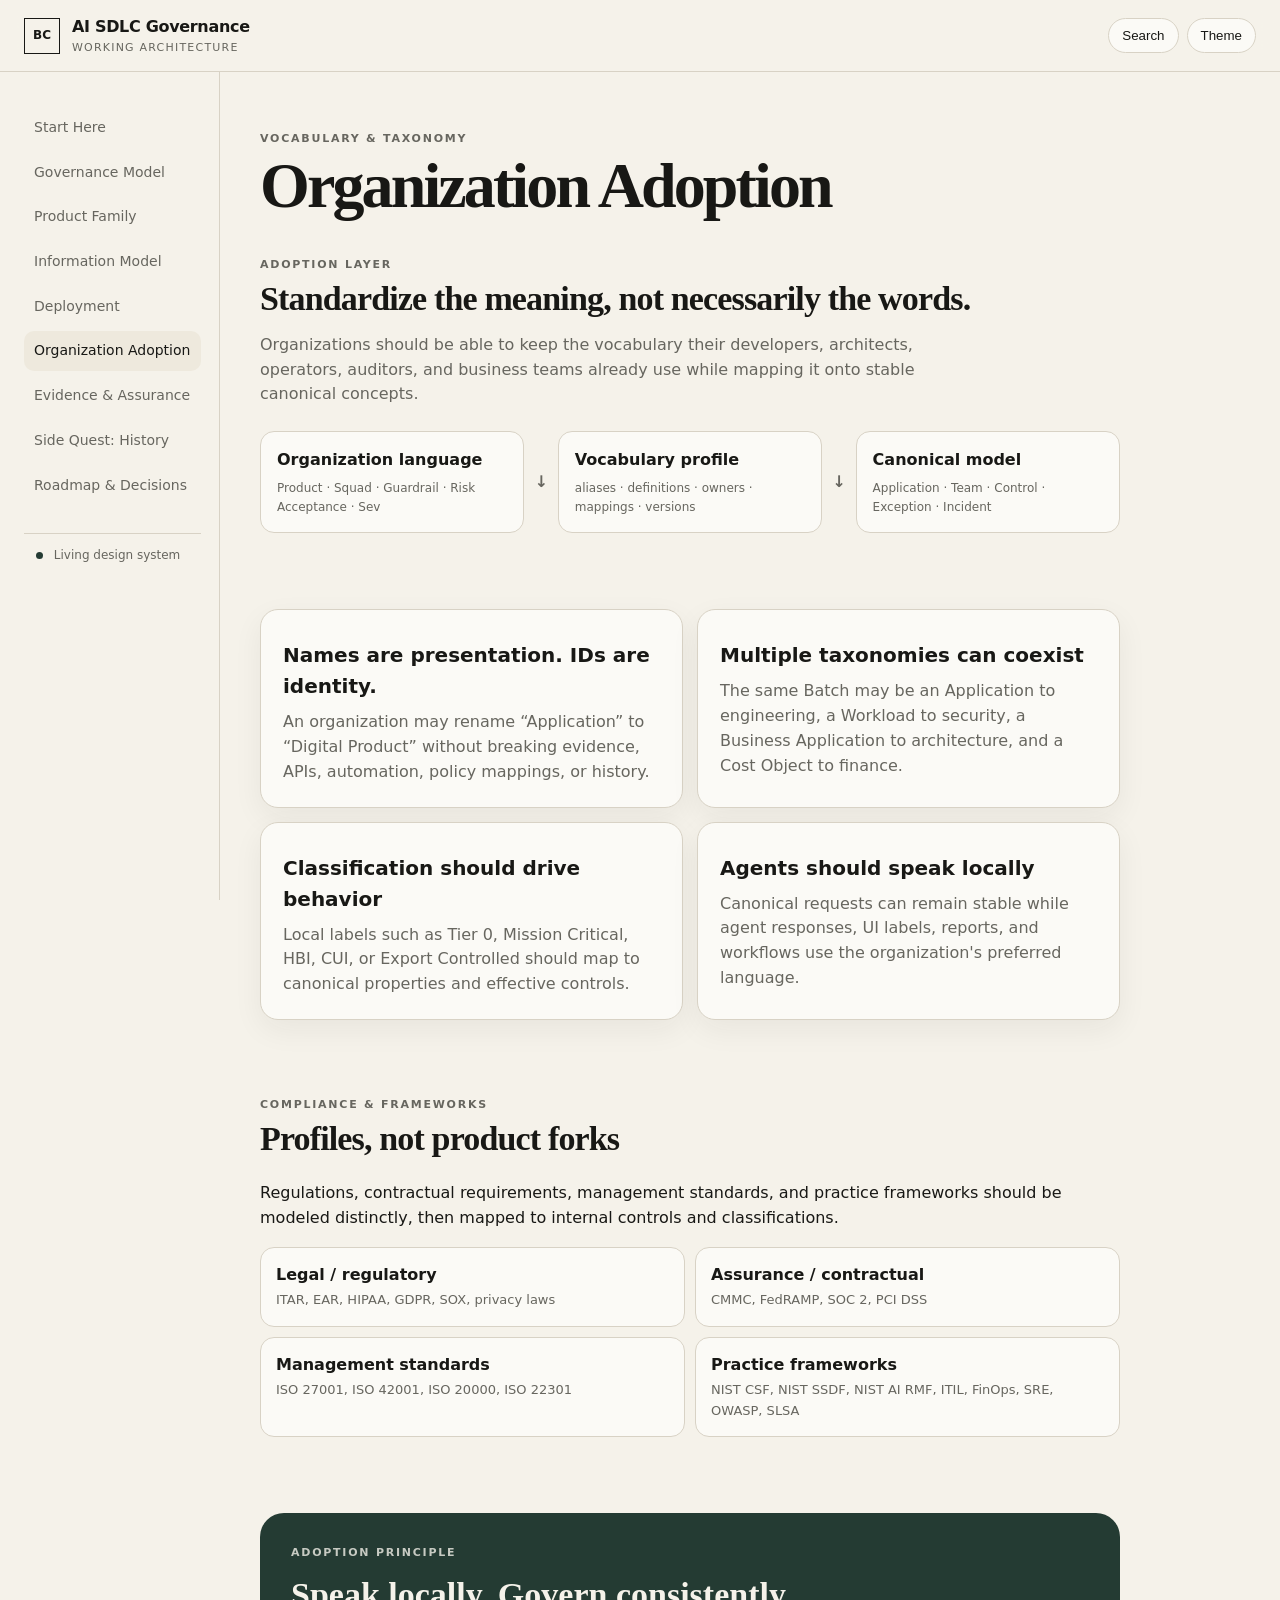
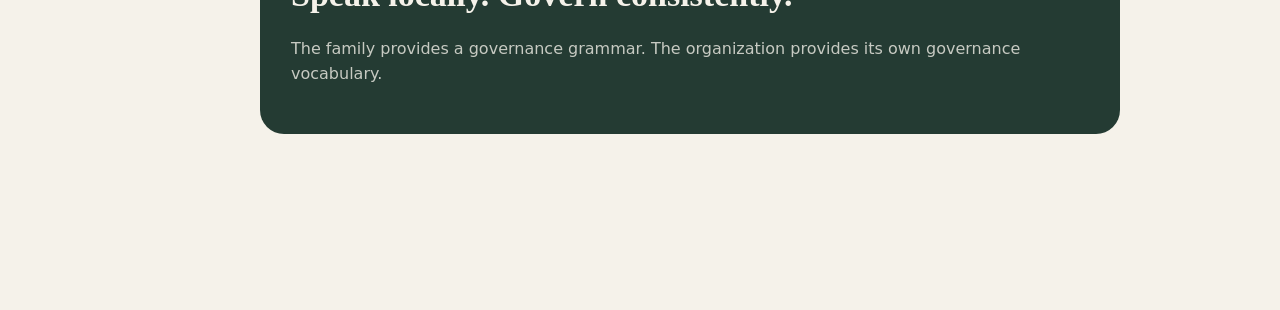
==== site/adoption.html @ 24257ae5 "initial commit with basecoat" ====
<!doctype html>
<html lang="en">
<head>
  <meta charset="utf-8">
  <meta name="viewport" content="width=device-width, initial-scale=1">
  <meta name="description" content="Governance is the system that makes organizational intent operable.">
  <title>Organization Adoption · AI SDLC Governance</title>
  <link rel="stylesheet" href="styles.css">
</head>
<body data-page="adoption">
  <header class="topbar">
    <a class="brand" href="index.html" aria-label="AI SDLC Governance home">
      <span class="brand-mark">BC</span>
      <span>
        <strong>AI SDLC Governance</strong>
        <small>working architecture</small>
      </span>
    </a>
    <div class="top-actions">
      <button id="searchButton" class="icon-button" aria-label="Search site">Search</button>
      <button id="themeButton" class="icon-button" aria-label="Toggle theme">Theme</button>
    </div>
  </header>

  <div class="shell">
    <aside class="sidebar">
      <nav aria-label="Primary navigation">
        <a class="nav-link" data-page="home" href="index.html">Start Here</a>
<a class="nav-link" data-page="governance" href="governance.html">Governance Model</a>
<a class="nav-link" data-page="family" href="family.html">Product Family</a>
<a class="nav-link" data-page="model" href="information-model.html">Information Model</a>
<a class="nav-link" data-page="deployment" href="deployment.html">Deployment</a>
<a class="nav-link" data-page="adoption" href="adoption.html">Organization Adoption</a>
<a class="nav-link" data-page="proof" href="proof.html">Evidence & Assurance</a>
<a class="nav-link" data-page="history" href="history.html">Side Quest: History</a>
<a class="nav-link" data-page="roadmap" href="roadmap.html">Roadmap & Decisions</a>
      </nav>
      <div class="sidebar-note">
        <span class="status-dot"></span>
        Living design system
      </div>
    </aside>

    <main class="content">
      <div class="page-head">
        <p class="eyebrow">Vocabulary & taxonomy</p>
        <h1>Organization Adoption</h1>
      </div>
      
<section>
  <div class="section-title">
    <p class="eyebrow">Adoption layer</p>
    <h2>Standardize the meaning, not necessarily the words.</h2>
    <p>Organizations should be able to keep the vocabulary their developers, architects, operators, auditors, and business teams already use while mapping it onto stable canonical concepts.</p>
  </div>

  <div class="translation">
    <div><strong>Organization language</strong><span>Product · Squad · Guardrail · Risk Acceptance · Sev</span></div>
    <b>↓</b>
    <div><strong>Vocabulary profile</strong><span>aliases · definitions · owners · mappings · versions</span></div>
    <b>↓</b>
    <div><strong>Canonical model</strong><span>Application · Team · Control · Exception · Incident</span></div>
  </div>
</section>

<section class="card-grid two">
  <div class="card"><h3>Names are presentation. IDs are identity.</h3><p>An organization may rename “Application” to “Digital Product” without breaking evidence, APIs, automation, policy mappings, or history.</p></div>
  <div class="card"><h3>Multiple taxonomies can coexist</h3><p>The same Batch may be an Application to engineering, a Workload to security, a Business Application to architecture, and a Cost Object to finance.</p></div>
  <div class="card"><h3>Classification should drive behavior</h3><p>Local labels such as Tier 0, Mission Critical, HBI, CUI, or Export Controlled should map to canonical properties and effective controls.</p></div>
  <div class="card"><h3>Agents should speak locally</h3><p>Canonical requests can remain stable while agent responses, UI labels, reports, and workflows use the organization's preferred language.</p></div>
</section>

<section>
  <div class="section-title"><p class="eyebrow">Compliance & frameworks</p><h2>Profiles, not product forks</h2></div>
  <p>Regulations, contractual requirements, management standards, and practice frameworks should be modeled distinctly, then mapped to internal controls and classifications.</p>
  <div class="frameworks">
    <div><b>Legal / regulatory</b><span>ITAR, EAR, HIPAA, GDPR, SOX, privacy laws</span></div>
    <div><b>Assurance / contractual</b><span>CMMC, FedRAMP, SOC 2, PCI DSS</span></div>
    <div><b>Management standards</b><span>ISO 27001, ISO 42001, ISO 20000, ISO 22301</span></div>
    <div><b>Practice frameworks</b><span>NIST CSF, NIST SSDF, NIST AI RMF, ITIL, FinOps, SRE, OWASP, SLSA</span></div>
  </div>
</section>

<section class="panel accent">
  <p class="eyebrow">Adoption principle</p>
  <h2>Speak locally. Govern consistently.</h2>
  <p>The family provides a governance grammar. The organization provides its own governance vocabulary.</p>
</section>

    </main>

    
  </div>

  <dialog id="searchDialog">
    <form method="dialog" class="search-panel">
      <div class="search-head">
        <strong>Search the architecture</strong>
        <button value="close" aria-label="Close search">Close</button>
      </div>
      <input id="searchInput" type="search" placeholder="Try: evidence, taxonomy, agent, Crosslink…" autocomplete="off">
      <div id="searchResults" class="search-results"></div>
    </form>
  </dialog>

  <script src="app.js"></script>
</body>
</html>
---- site/styles.css ----
:root {
  --bg:#f5f2ea;
  --surface:#fbfaf6;
  --surface-2:#eee9dd;
  --ink:#181815;
  --muted:#67665f;
  --line:#d8d2c5;
  --accent:#243b33;
  --accent-2:#a9b8a2;
  --warm:#d6a75f;
  --radius:18px;
  --shadow:0 10px 30px rgba(30,31,27,.06);
}
[data-theme="dark"] {
  --bg:#171916;
  --surface:#20231f;
  --surface-2:#292d27;
  --ink:#f1efe8;
  --muted:#b7b9b1;
  --line:#383d36;
  --accent:#b8cfbd;
  --accent-2:#496253;
  --warm:#d2a45c;
  --shadow:none;
}
*{box-sizing:border-box}
html{scroll-behavior:smooth}
body{margin:0;background:var(--bg);color:var(--ink);font-family:Inter,ui-sans-serif,system-ui,-apple-system,BlinkMacSystemFont,"Segoe UI",sans-serif;line-height:1.55}
a{color:inherit}
.topbar{height:72px;position:sticky;top:0;z-index:30;display:flex;align-items:center;justify-content:space-between;padding:0 24px;border-bottom:1px solid var(--line);background:color-mix(in srgb,var(--bg) 92%,transparent);backdrop-filter:blur(14px)}
.brand{display:flex;align-items:center;gap:12px;text-decoration:none}
.brand-mark{width:36px;height:36px;border:1px solid var(--ink);display:grid;place-items:center;font-weight:800;font-size:12px}
.brand strong{display:block;letter-spacing:-.02em}
.brand small{display:block;color:var(--muted);font-size:11px;text-transform:uppercase;letter-spacing:.11em}
.top-actions{display:flex;gap:8px}
.icon-button,.search-head button{border:1px solid var(--line);background:var(--surface);color:var(--ink);border-radius:999px;padding:9px 13px;cursor:pointer}
.shell{display:grid;grid-template-columns:220px minmax(0,860px) 1fr;gap:40px;max-width:1480px;margin:0 auto}
.sidebar{padding:36px 18px 36px 24px;position:sticky;top:72px;height:calc(100vh - 72px);border-right:1px solid var(--line)}
.sidebar nav{display:flex;flex-direction:column;gap:5px}
.nav-link{text-decoration:none;color:var(--muted);font-size:14px;padding:9px 10px;border-radius:10px}
.nav-link:hover,.nav-link.active{background:var(--surface-2);color:var(--ink)}
.sidebar-note{margin-top:28px;padding:12px;color:var(--muted);font-size:12px;border-top:1px solid var(--line)}
.status-dot{display:inline-block;width:7px;height:7px;border-radius:50%;background:var(--accent);margin-right:7px}
.content{padding:58px 0 100px;min-width:0}
.page-head{margin-bottom:38px}
.page-head h1{font-family:Georgia,"Times New Roman",serif;font-size:clamp(38px,5vw,64px);line-height:.98;letter-spacing:-.045em;margin:8px 0}
.eyebrow,.kicker{font-size:11px;font-weight:800;text-transform:uppercase;letter-spacing:.16em;color:var(--muted);margin:0 0 8px}
section{margin:0 0 76px}
.hero{padding:34px 0 16px}
.hero.compact{padding-top:0}
.hero h2{font-family:Georgia,"Times New Roman",serif;font-size:clamp(42px,6vw,74px);line-height:.98;letter-spacing:-.05em;margin:0;max-width:850px}
.lede{font-size:20px;color:var(--muted);max-width:760px;margin:24px 0 0}
.hero-actions{display:flex;gap:10px;margin-top:28px;flex-wrap:wrap}
.button{display:inline-block;text-decoration:none;border:1px solid var(--line);border-radius:999px;padding:11px 16px;background:var(--surface)}
.button.primary{background:var(--ink);color:var(--bg);border-color:var(--ink)}
.quote-band{border-top:1px solid var(--line);border-bottom:1px solid var(--line);padding:28px 0}
.quote-band p{font-family:Georgia,serif;font-size:28px;margin:0 0 4px}
.quote-band span,.muted{color:var(--muted)}
.section-title{margin-bottom:24px}
.section-title h2{font-family:Georgia,serif;font-size:34px;line-height:1.06;letter-spacing:-.025em;margin:0 0 10px}
.section-title p:not(.eyebrow){color:var(--muted);max-width:720px}
.card-grid{display:grid;gap:14px}
.card-grid.two{grid-template-columns:repeat(2,minmax(0,1fr))}
.card-grid.three{grid-template-columns:repeat(3,minmax(0,1fr))}
.card{background:var(--surface);border:1px solid var(--line);border-radius:var(--radius);padding:22px;box-shadow:var(--shadow)}
.card h3{margin:8px 0 8px;font-size:20px}
.card p{margin:0;color:var(--muted)}
.link-card{text-decoration:none;transition:.18s ease}
.link-card:hover{transform:translateY(-2px);border-color:var(--ink)}
.number{font-family:ui-monospace,monospace;color:var(--muted);font-size:12px}
.pill{display:inline-block;border:1px solid var(--line);border-radius:999px;padding:4px 8px;font-size:10px;text-transform:uppercase;letter-spacing:.12em;color:var(--muted)}
.panel{background:var(--surface);border:1px solid var(--line);border-radius:24px;padding:30px}
.panel.accent{background:var(--accent);color:var(--bg);border-color:transparent}
.panel.accent .eyebrow,.panel.accent p{color:color-mix(in srgb,var(--bg) 78%,transparent)}
.panel h2{font-family:Georgia,serif;font-size:34px;margin:4px 0 12px}
.flow,.diagram,.promotion,.translation{display:flex;align-items:stretch;gap:10px;flex-wrap:wrap}
.flow div,.node,.translation div{flex:1;min-width:130px;background:var(--surface);border:1px solid var(--line);border-radius:14px;padding:16px}
.flow span,.node small,.translation span{display:block;color:var(--muted);font-size:12px;margin-top:6px}
.flow b,.arrow,.translation>b{align-self:center;color:var(--muted)}
.gradient-list{display:grid;grid-template-columns:repeat(8,1fr);border:1px solid var(--line);border-radius:16px;overflow:hidden}
.gradient-list span{padding:18px 8px;text-align:center;font-size:12px;border-right:1px solid var(--line);background:linear-gradient(90deg,var(--surface),var(--surface-2))}
.gradient-list span:last-child{border-right:0}
.code-card{background:#11130f;color:#e7eadf;border-radius:18px;padding:20px;overflow:auto}
.code-card pre{margin:0;font:13px/1.65 ui-monospace,SFMono-Regular,Menlo,monospace}
.family-map{display:grid;gap:14px}
.family-layer{text-align:center;background:var(--surface);border:1px solid var(--line);border-radius:18px;padding:18px}
.family-layer span,.family-layer em{display:block;color:var(--muted);font-size:12px}
.family-layer strong{display:block;font-family:Georgia,serif;font-size:30px;margin:2px 0}
.family-row{display:grid;grid-template-columns:repeat(4,1fr);gap:12px}
.family-row div{background:var(--surface);border:1px solid var(--line);border-radius:16px;padding:18px;text-align:center}
.family-row span{display:block;color:var(--muted);font-size:12px;margin-top:3px}
.hierarchy{display:flex;flex-direction:column;align-items:center;gap:8px}
.big-node{width:min(520px,100%);padding:22px;text-align:center;border:1px solid var(--line);background:var(--surface);border-radius:18px}
.big-node span{display:block;color:var(--muted);font-size:12px;text-transform:uppercase;letter-spacing:.1em}
.big-node strong{font-family:Georgia,serif;font-size:32px}
.down{color:var(--muted)}
.tag-cloud{display:flex;flex-wrap:wrap;gap:8px}
.tag-cloud span{background:var(--surface);border:1px solid var(--line);padding:8px 10px;border-radius:9px;font:12px ui-monospace,monospace}
.ladder{display:grid;grid-template-columns:repeat(4,1fr);gap:10px}
.ladder div,.pace-table div,.frameworks div,.role-row div,.decision-list div{background:var(--surface);border:1px solid var(--line);border-radius:14px;padding:15px}
.ladder b{display:block;font:12px ui-monospace,monospace;color:var(--muted)}
.ladder span,.pace-table span,.frameworks span,.role-row span,.decision-list span{display:block;color:var(--muted);font-size:13px;margin-top:3px}
.pace-table{display:grid;gap:8px}
.promotion{justify-content:center;margin-top:18px}
.promotion span{background:var(--surface);border:1px solid var(--line);border-radius:999px;padding:8px 11px;font-size:12px}
.promotion b{align-self:center;color:var(--muted)}
.frameworks{display:grid;grid-template-columns:repeat(2,1fr);gap:10px}
.role-row{display:grid;grid-template-columns:repeat(3,1fr);gap:10px}
.timeline{border-left:1px solid var(--line);padding-left:24px;display:grid;gap:24px}
.timeline div{position:relative}
.timeline div:before{content:"";position:absolute;left:-30px;top:5px;width:10px;height:10px;border-radius:50%;background:var(--accent);border:3px solid var(--bg)}
.timeline span{display:block;color:var(--muted);margin-top:3px}
.roadmap{display:grid;gap:12px}
.roadmap div{display:grid;grid-template-columns:90px 170px 1fr;align-items:start;gap:14px;border-top:1px solid var(--line);padding:16px 0}
.roadmap span{font:12px ui-monospace,monospace;color:var(--muted)}
.roadmap p{margin:0;color:var(--muted)}
.decision-list{display:grid;gap:8px}
.decision-list div{display:grid;grid-template-columns:180px 1fr;gap:12px}
#searchDialog{width:min(680px,90vw);border:1px solid var(--line);border-radius:20px;padding:0;background:var(--surface);color:var(--ink)}
#searchDialog::backdrop{background:rgba(0,0,0,.38);backdrop-filter:blur(4px)}
.search-panel{padding:18px}
.search-head{display:flex;align-items:center;justify-content:space-between;margin-bottom:12px}
#searchInput{width:100%;font:inherit;padding:13px 14px;border:1px solid var(--line);background:var(--bg);color:var(--ink);border-radius:12px}
.search-results{display:grid;gap:6px;margin-top:12px}
.search-result{display:block;text-decoration:none;padding:11px;border-radius:10px;border:1px solid transparent}
.search-result:hover{border-color:var(--line);background:var(--surface-2)}
.search-result small{display:block;color:var(--muted)}
@media (max-width:1080px){
  .shell{grid-template-columns:190px minmax(0,1fr);gap:26px}
  .content{padding-right:24px}
  .card-grid.three{grid-template-columns:repeat(2,1fr)}
  .gradient-list{grid-template-columns:repeat(4,1fr)}
  .family-row{grid-template-columns:repeat(2,1fr)}
}
@media (max-width:760px){
  .topbar{padding:0 14px}
  .brand small{display:none}
  .shell{display:block}
  .sidebar{position:static;height:auto;border-right:0;border-bottom:1px solid var(--line);padding:12px 14px}
  .sidebar nav{display:flex;flex-direction:row;overflow:auto}
  .nav-link{white-space:nowrap}
  .sidebar-note{display:none}
  .content{padding:38px 16px 80px}
  .card-grid.two,.card-grid.three,.frameworks,.role-row,.ladder{grid-template-columns:1fr}
  .gradient-list{grid-template-columns:repeat(2,1fr)}
  .family-row{grid-template-columns:1fr}
  .roadmap div,.decision-list div{grid-template-columns:1fr}
}
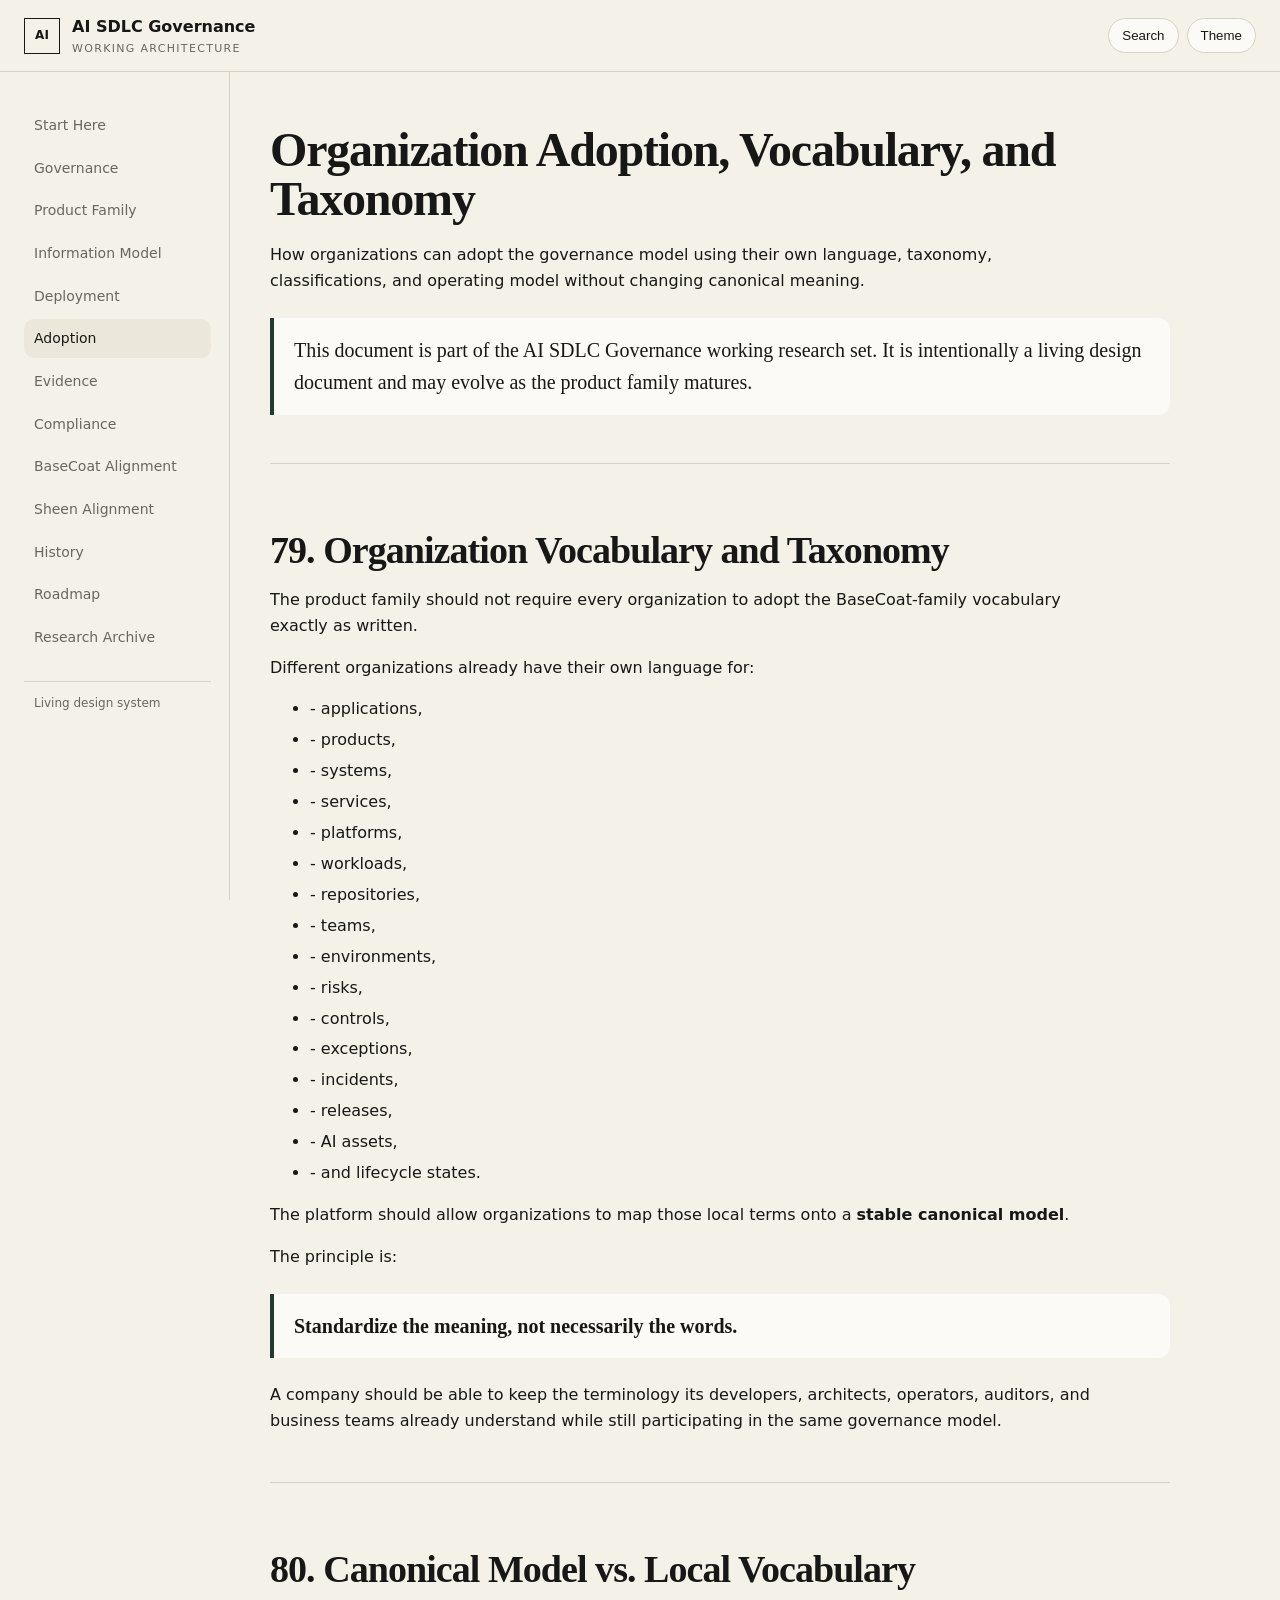
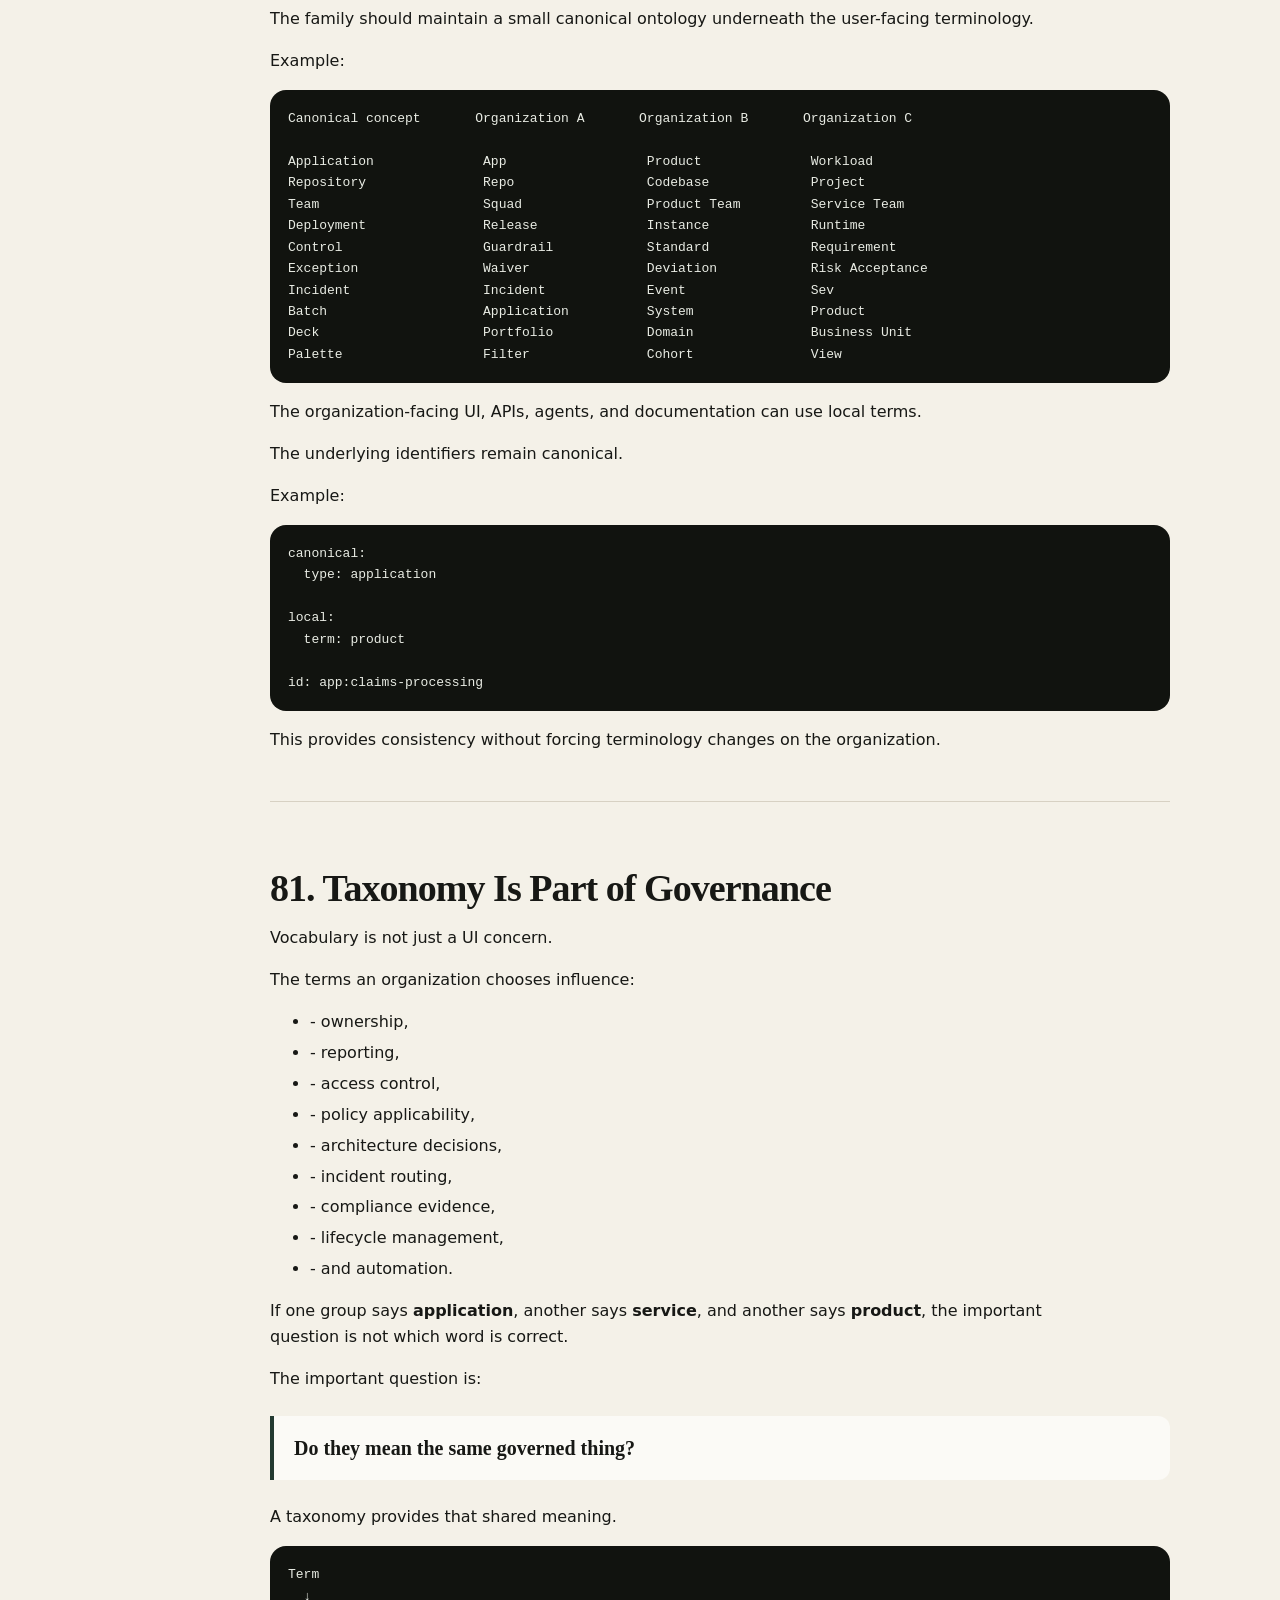
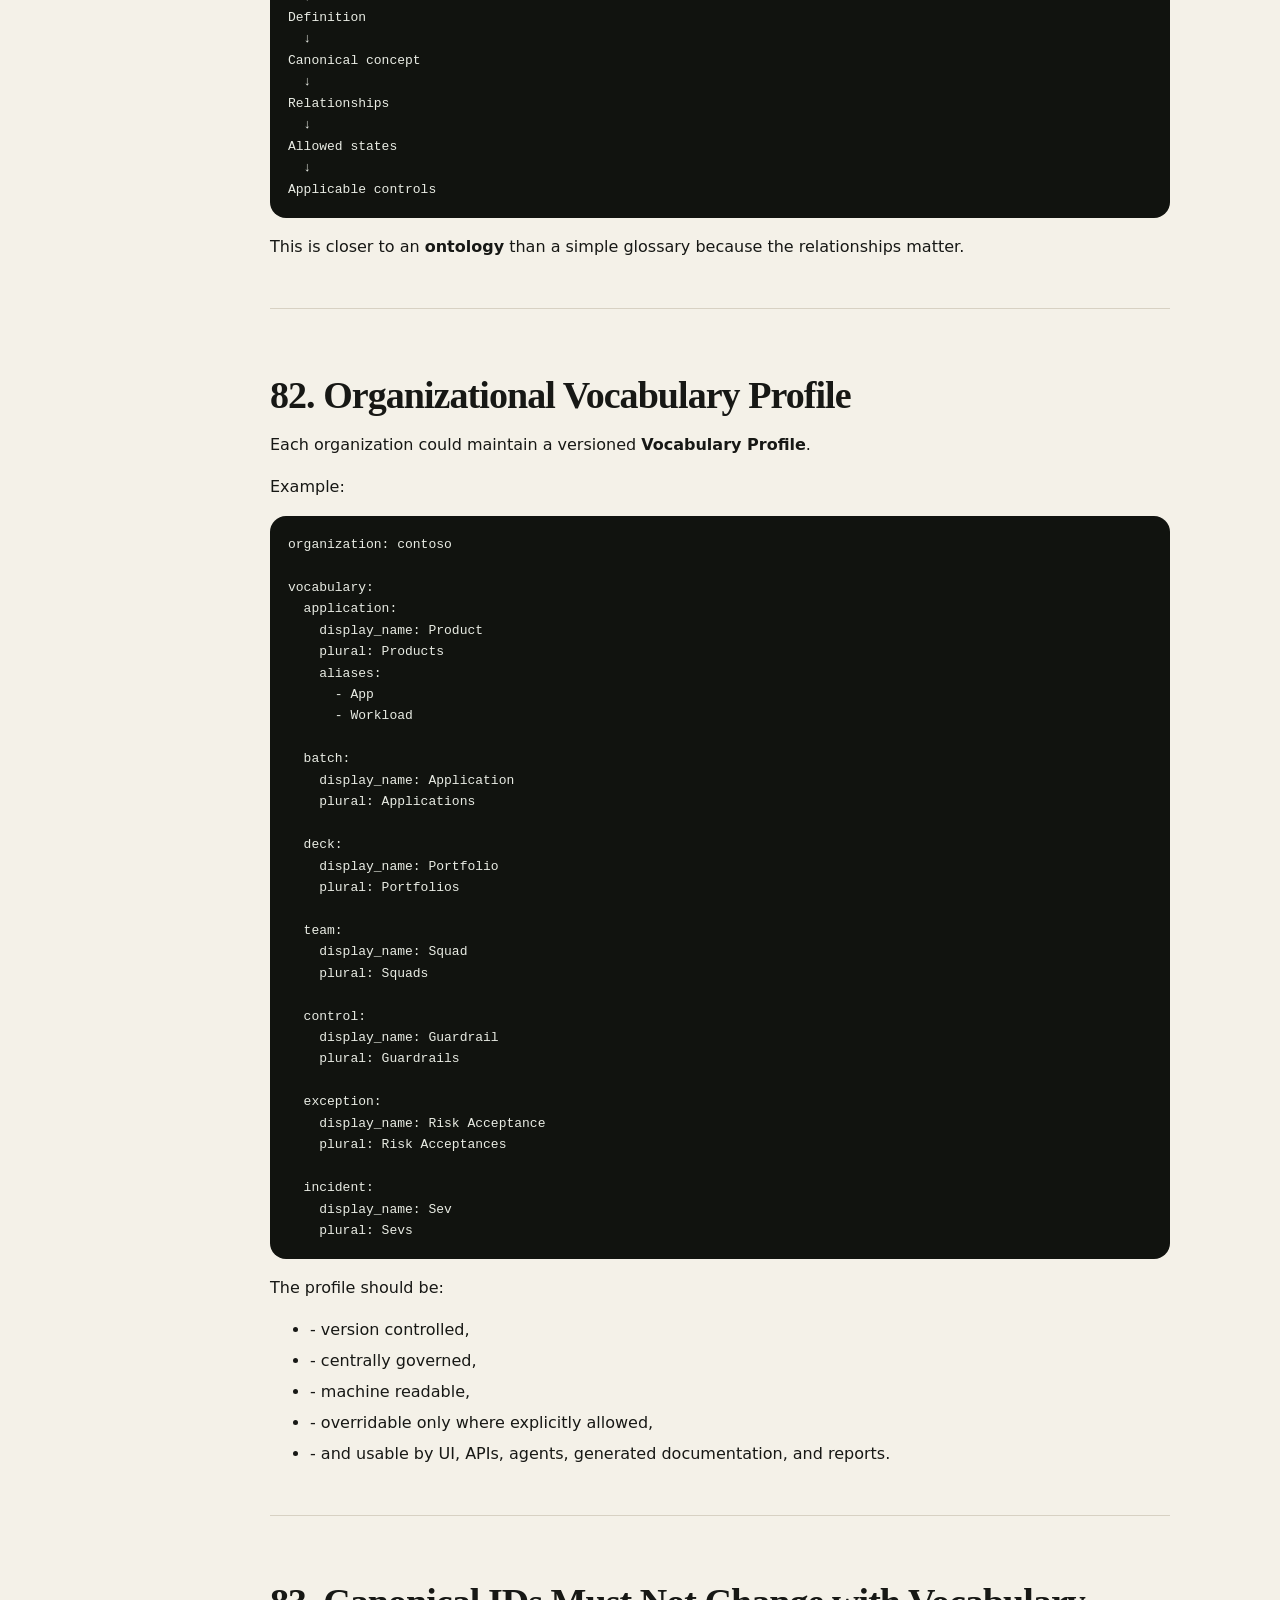
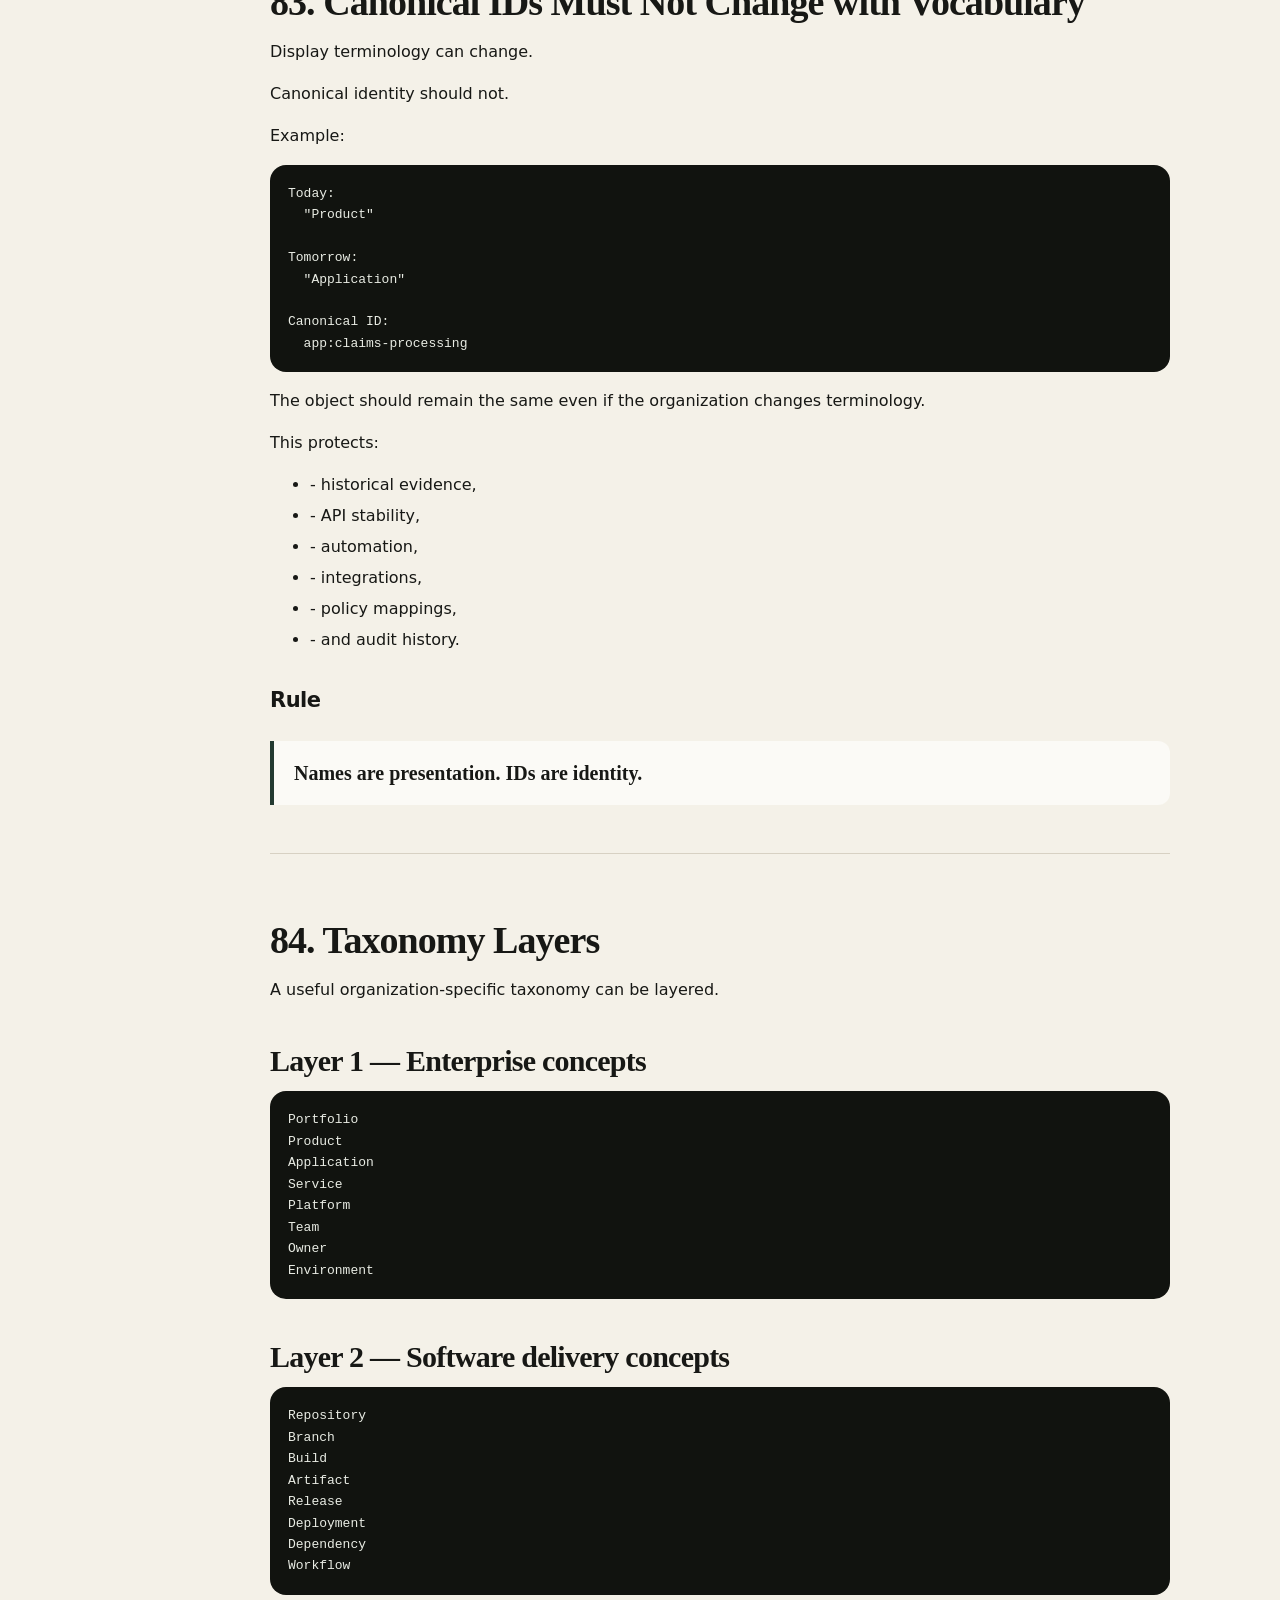
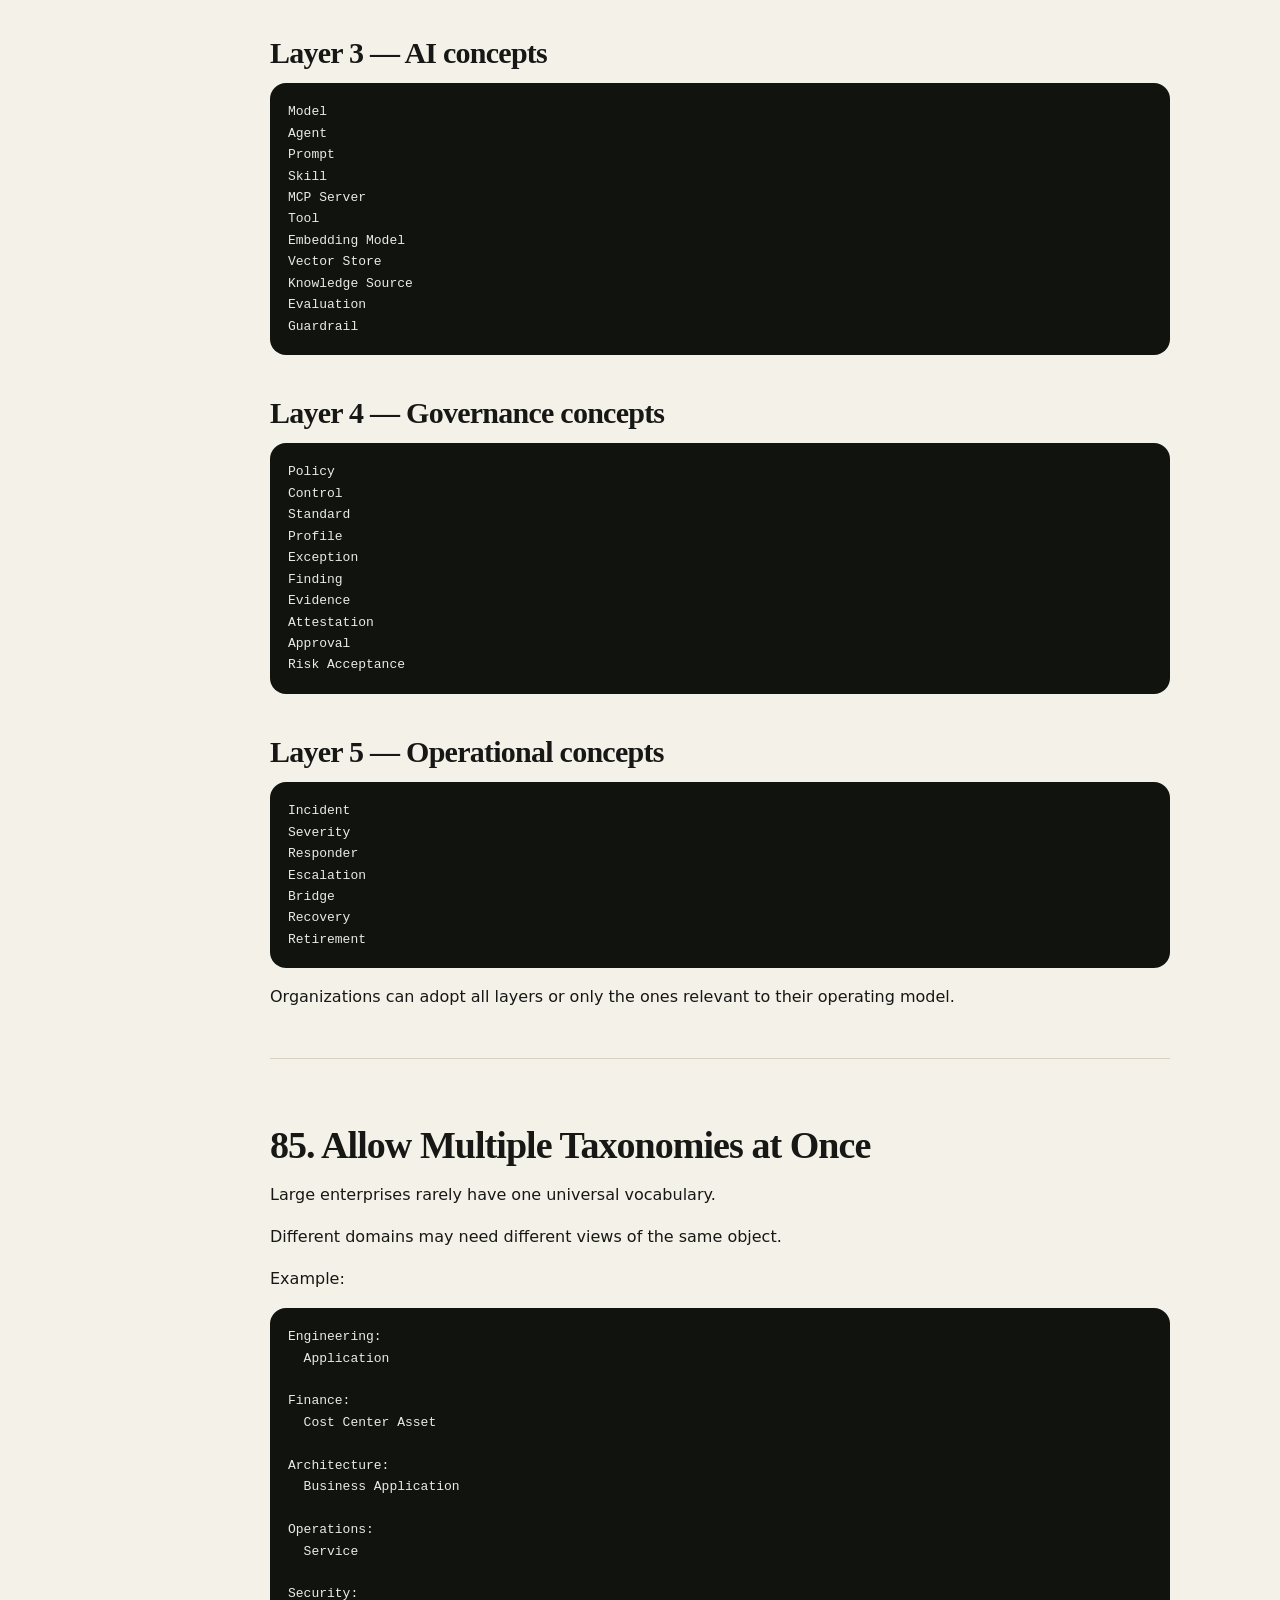
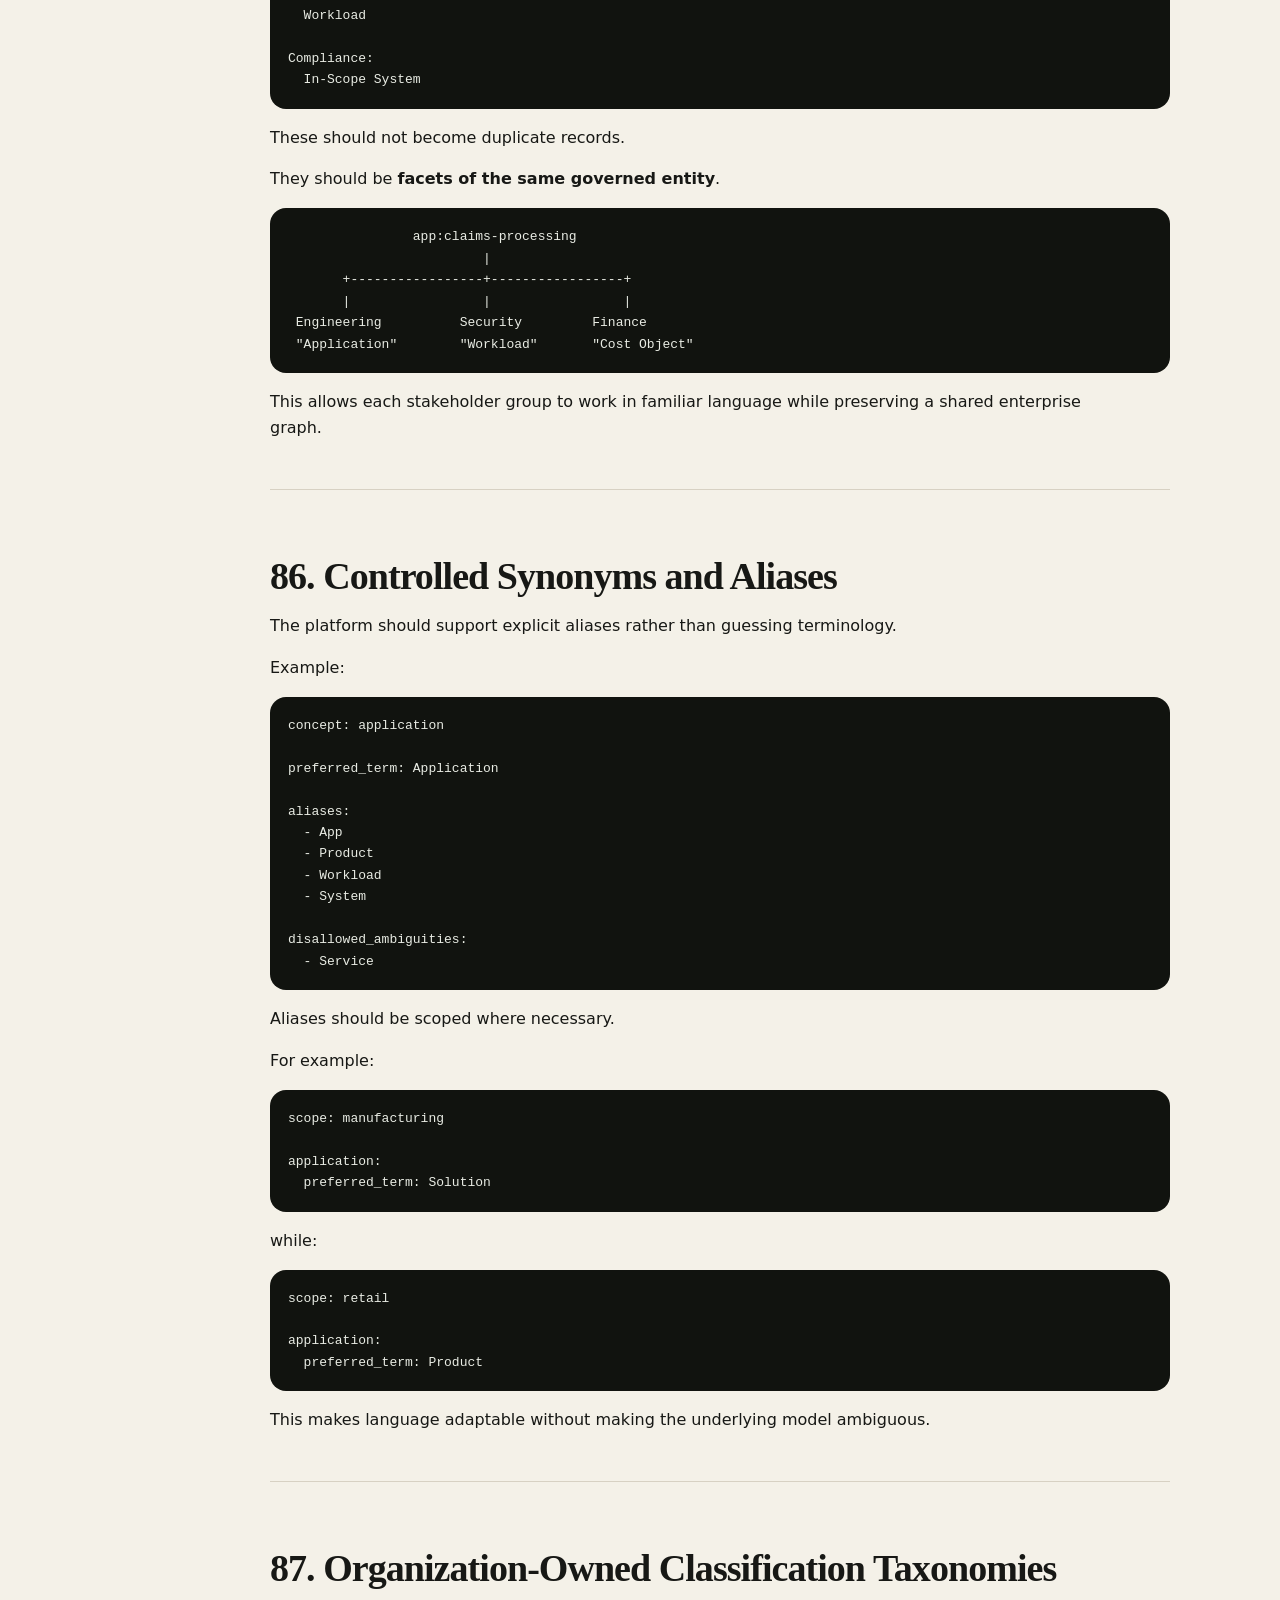
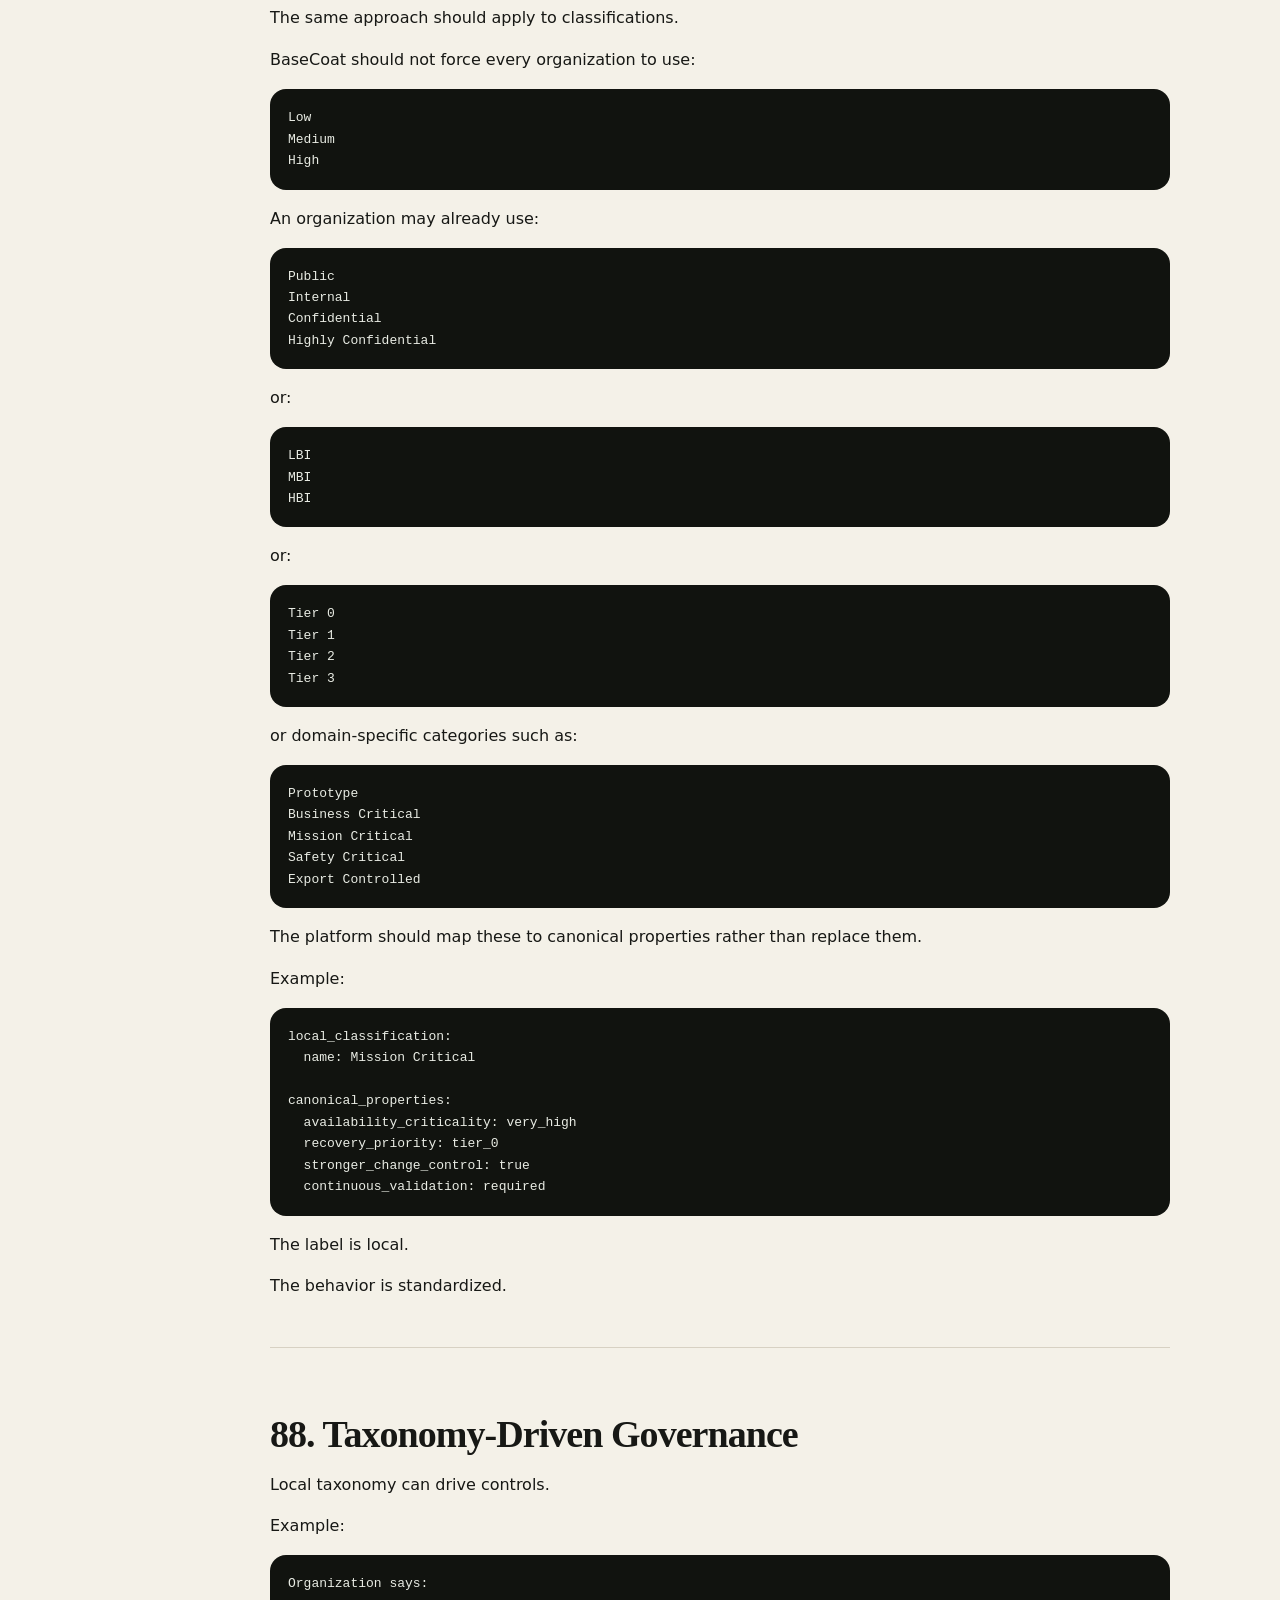
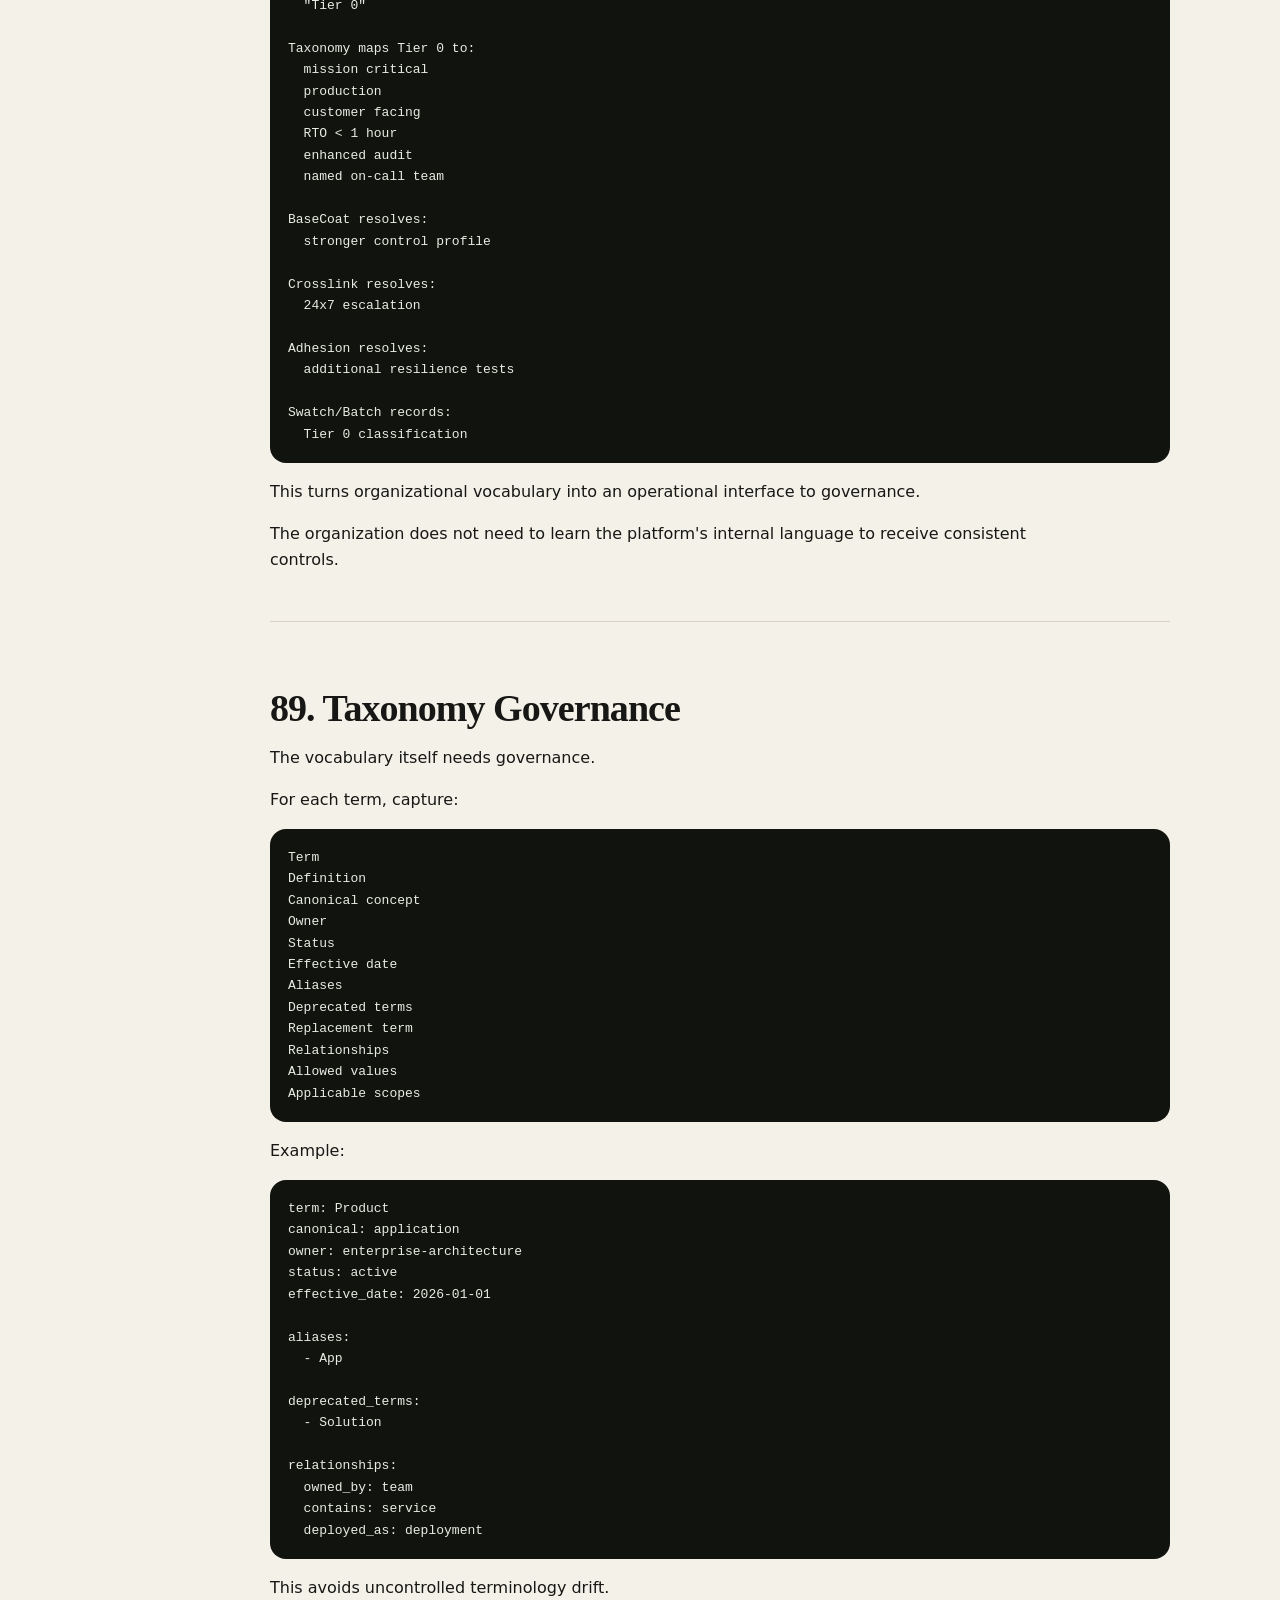
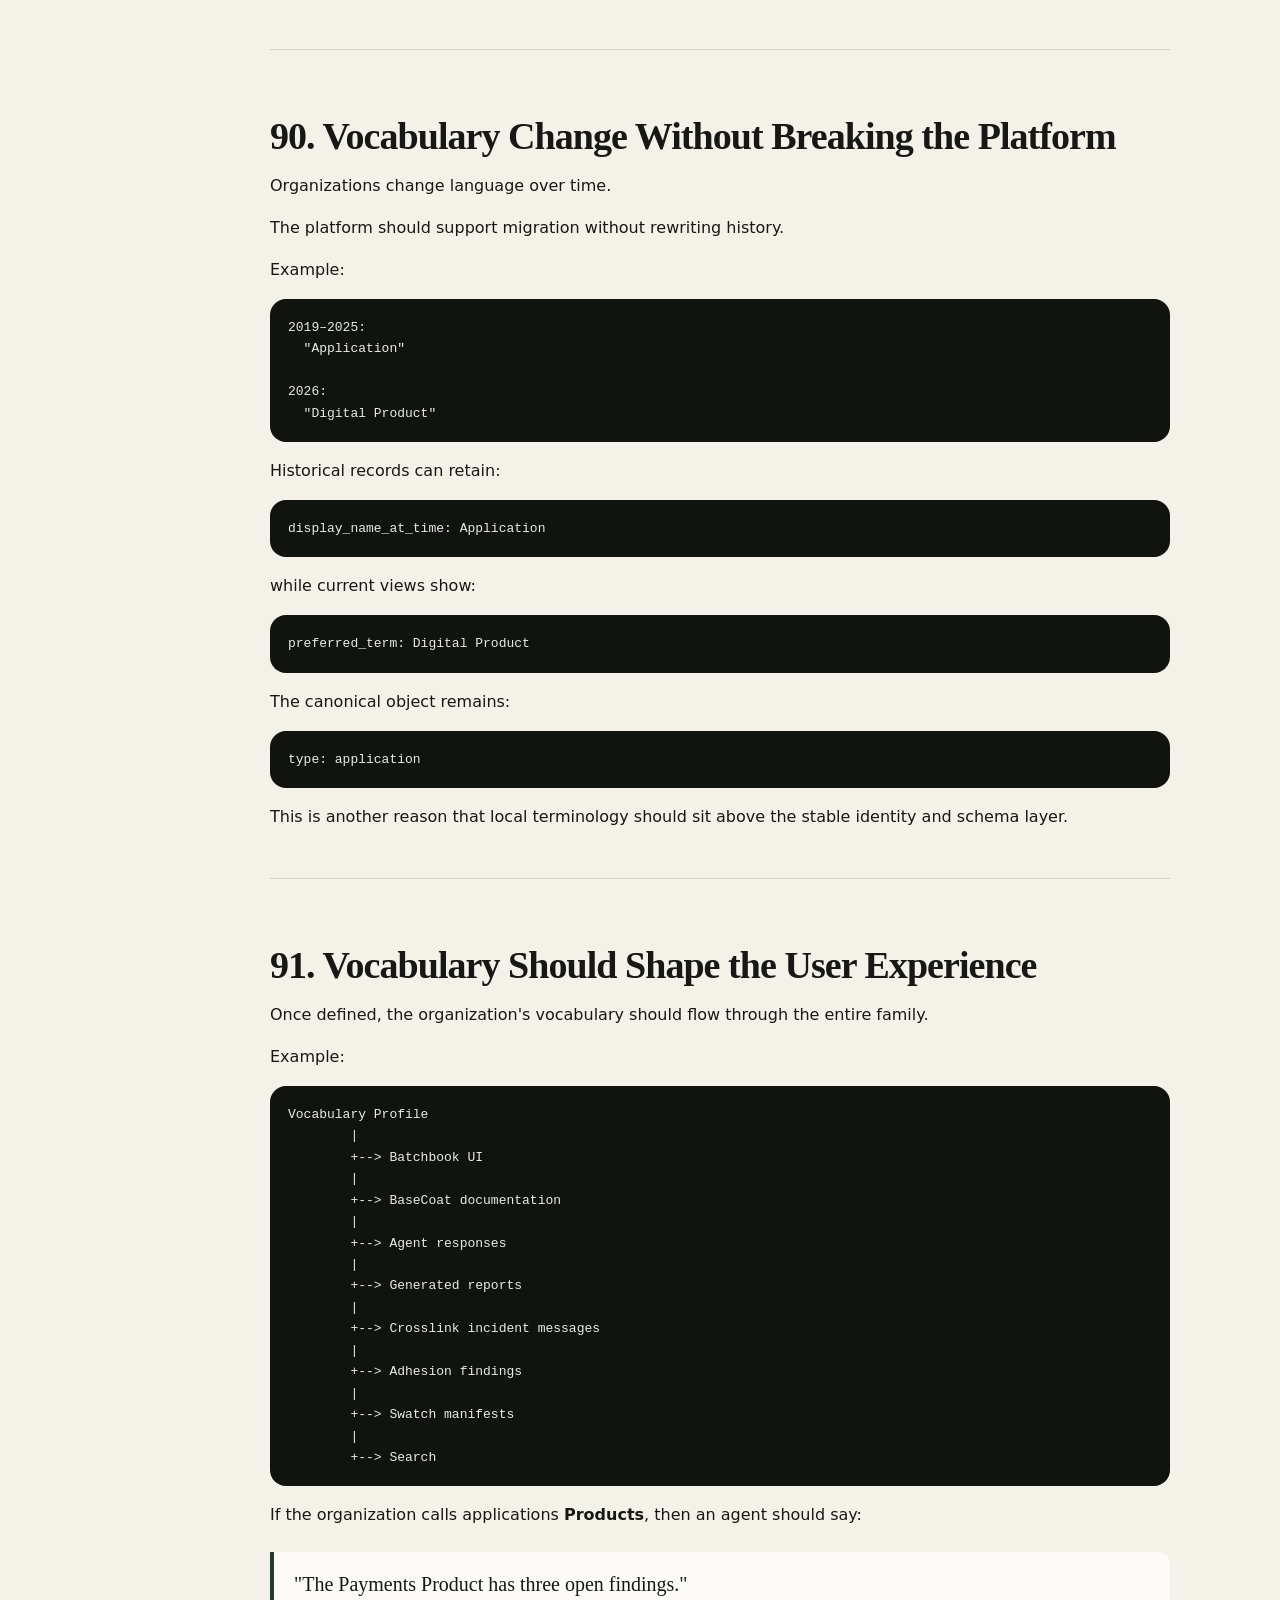
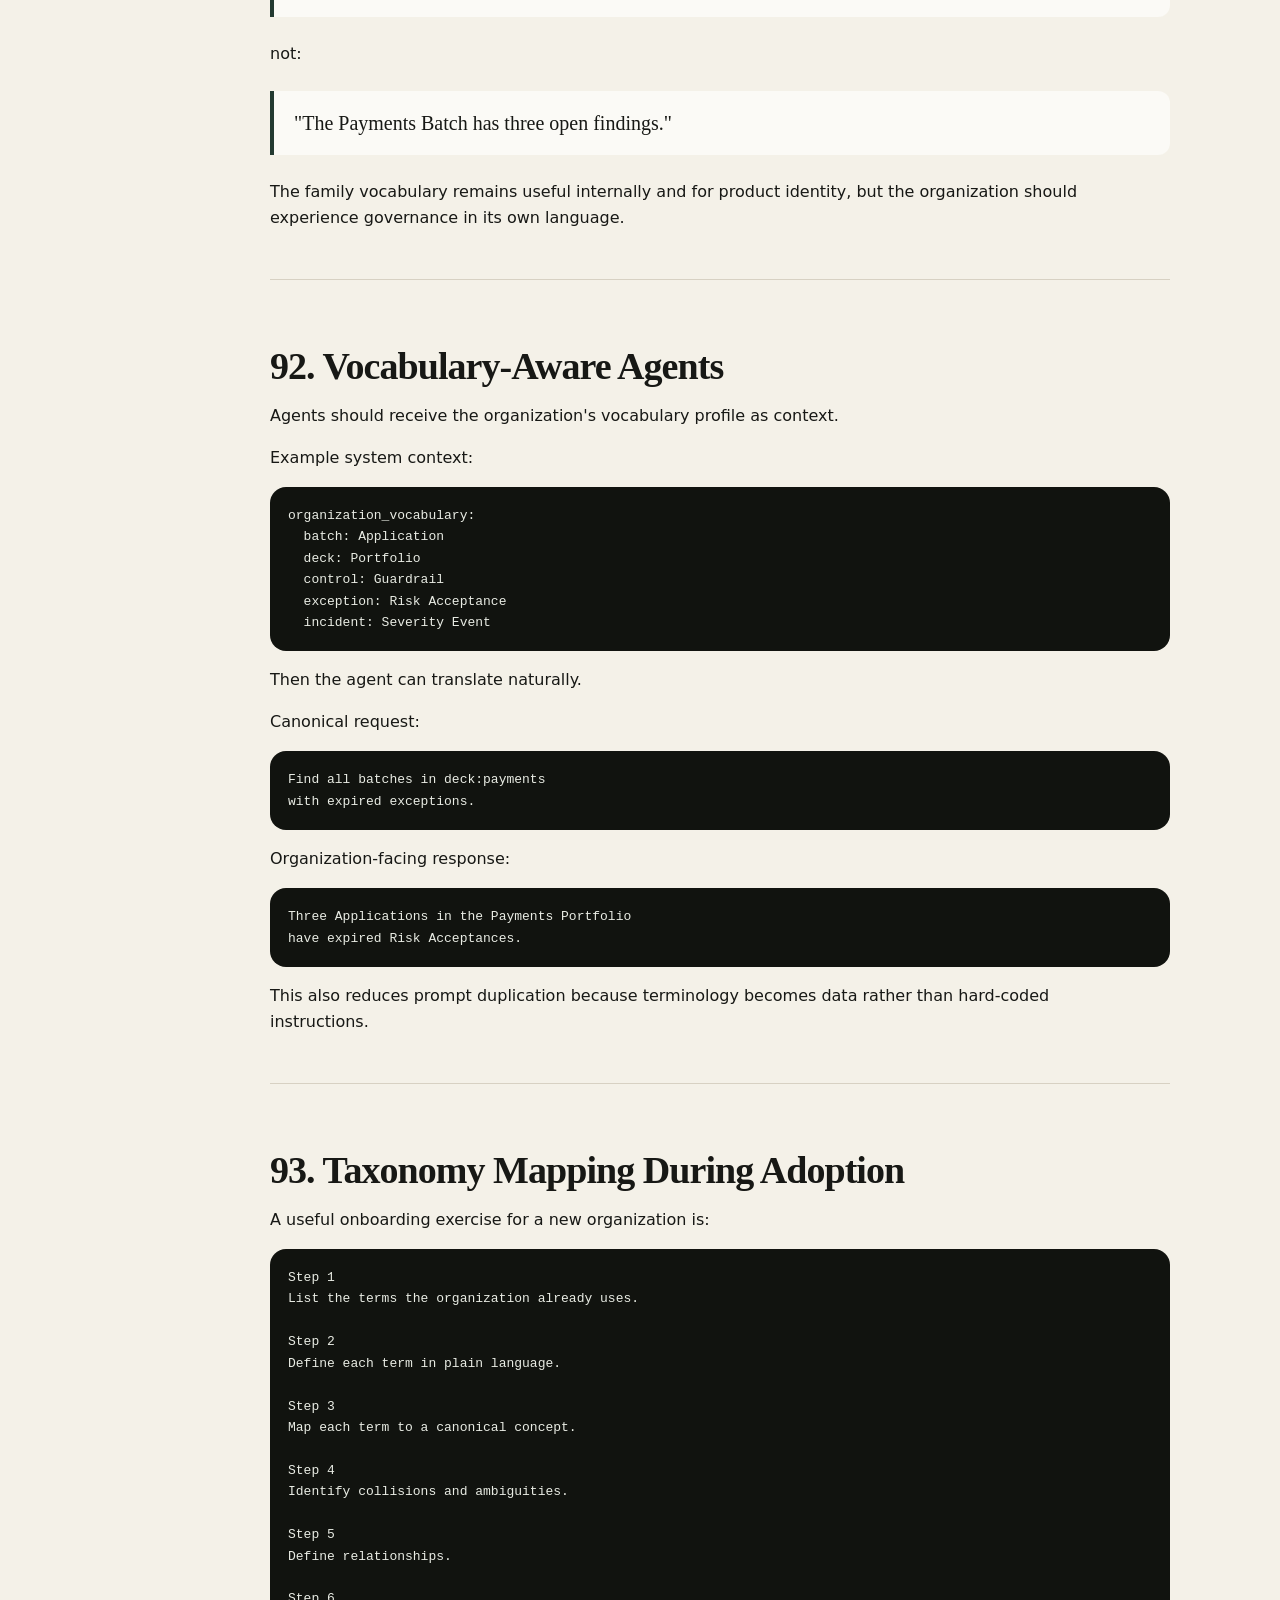
==== commit b5a9f9f8: "add markdown for basecoat backstory" ====
--- a/site/adoption.html
+++ b/site/adoption.html
@@ -1,108 +1,579 @@
-<!doctype html>
-<html lang="en">
-<head>
-  <meta charset="utf-8">
-  <meta name="viewport" content="width=device-width, initial-scale=1">
-  <meta name="description" content="Governance is the system that makes organizational intent operable.">
-  <title>Organization Adoption · AI SDLC Governance</title>
-  <link rel="stylesheet" href="styles.css">
-</head>
-<body data-page="adoption">
-  <header class="topbar">
-    <a class="brand" href="index.html" aria-label="AI SDLC Governance home">
-      <span class="brand-mark">BC</span>
-      <span>
-        <strong>AI SDLC Governance</strong>
-        <small>working architecture</small>
-      </span>
-    </a>
-    <div class="top-actions">
-      <button id="searchButton" class="icon-button" aria-label="Search site">Search</button>
-      <button id="themeButton" class="icon-button" aria-label="Toggle theme">Theme</button>
-    </div>
-  </header>
-
-  <div class="shell">
-    <aside class="sidebar">
-      <nav aria-label="Primary navigation">
-        <a class="nav-link" data-page="home" href="index.html">Start Here</a>
-<a class="nav-link" data-page="governance" href="governance.html">Governance Model</a>
+<!doctype html><html lang="en"><head><meta charset="utf-8"><meta name="viewport" content="width=device-width,initial-scale=1"><title>Organization Adoption · AI SDLC Governance</title><link rel="stylesheet" href="styles.css"></head>
+<body data-page="adoption"><header class="topbar"><a class="brand" href="index.html"><span class="brand-mark">AI</span><span><strong>AI SDLC Governance</strong><small>working architecture</small></span></a><div class="top-actions"><button id="searchButton">Search</button><button id="themeButton">Theme</button></div></header>
+<div class="shell"><aside class="sidebar"><nav><a class="nav-link" data-page="home" href="index.html">Start Here</a>
+<a class="nav-link" data-page="governance" href="governance.html">Governance</a>
 <a class="nav-link" data-page="family" href="family.html">Product Family</a>
-<a class="nav-link" data-page="model" href="information-model.html">Information Model</a>
+<a class="nav-link" data-page="information" href="information-model.html">Information Model</a>
 <a class="nav-link" data-page="deployment" href="deployment.html">Deployment</a>
-<a class="nav-link" data-page="adoption" href="adoption.html">Organization Adoption</a>
-<a class="nav-link" data-page="proof" href="proof.html">Evidence & Assurance</a>
-<a class="nav-link" data-page="history" href="history.html">Side Quest: History</a>
-<a class="nav-link" data-page="roadmap" href="roadmap.html">Roadmap & Decisions</a>
-      </nav>
-      <div class="sidebar-note">
-        <span class="status-dot"></span>
-        Living design system
-      </div>
-    </aside>
-
-    <main class="content">
-      <div class="page-head">
-        <p class="eyebrow">Vocabulary & taxonomy</p>
-        <h1>Organization Adoption</h1>
-      </div>
-      
-<section>
-  <div class="section-title">
-    <p class="eyebrow">Adoption layer</p>
-    <h2>Standardize the meaning, not necessarily the words.</h2>
-    <p>Organizations should be able to keep the vocabulary their developers, architects, operators, auditors, and business teams already use while mapping it onto stable canonical concepts.</p>
-  </div>
-
-  <div class="translation">
-    <div><strong>Organization language</strong><span>Product · Squad · Guardrail · Risk Acceptance · Sev</span></div>
-    <b>↓</b>
-    <div><strong>Vocabulary profile</strong><span>aliases · definitions · owners · mappings · versions</span></div>
-    <b>↓</b>
-    <div><strong>Canonical model</strong><span>Application · Team · Control · Exception · Incident</span></div>
-  </div>
-</section>
-
-<section class="card-grid two">
-  <div class="card"><h3>Names are presentation. IDs are identity.</h3><p>An organization may rename “Application” to “Digital Product” without breaking evidence, APIs, automation, policy mappings, or history.</p></div>
-  <div class="card"><h3>Multiple taxonomies can coexist</h3><p>The same Batch may be an Application to engineering, a Workload to security, a Business Application to architecture, and a Cost Object to finance.</p></div>
-  <div class="card"><h3>Classification should drive behavior</h3><p>Local labels such as Tier 0, Mission Critical, HBI, CUI, or Export Controlled should map to canonical properties and effective controls.</p></div>
-  <div class="card"><h3>Agents should speak locally</h3><p>Canonical requests can remain stable while agent responses, UI labels, reports, and workflows use the organization's preferred language.</p></div>
-</section>
-
-<section>
-  <div class="section-title"><p class="eyebrow">Compliance & frameworks</p><h2>Profiles, not product forks</h2></div>
-  <p>Regulations, contractual requirements, management standards, and practice frameworks should be modeled distinctly, then mapped to internal controls and classifications.</p>
-  <div class="frameworks">
-    <div><b>Legal / regulatory</b><span>ITAR, EAR, HIPAA, GDPR, SOX, privacy laws</span></div>
-    <div><b>Assurance / contractual</b><span>CMMC, FedRAMP, SOC 2, PCI DSS</span></div>
-    <div><b>Management standards</b><span>ISO 27001, ISO 42001, ISO 20000, ISO 22301</span></div>
-    <div><b>Practice frameworks</b><span>NIST CSF, NIST SSDF, NIST AI RMF, ITIL, FinOps, SRE, OWASP, SLSA</span></div>
-  </div>
-</section>
-
-<section class="panel accent">
-  <p class="eyebrow">Adoption principle</p>
-  <h2>Speak locally. Govern consistently.</h2>
-  <p>The family provides a governance grammar. The organization provides its own governance vocabulary.</p>
-</section>
-
-    </main>
-
-    
-  </div>
-
-  <dialog id="searchDialog">
-    <form method="dialog" class="search-panel">
-      <div class="search-head">
-        <strong>Search the architecture</strong>
-        <button value="close" aria-label="Close search">Close</button>
-      </div>
-      <input id="searchInput" type="search" placeholder="Try: evidence, taxonomy, agent, Crosslink…" autocomplete="off">
-      <div id="searchResults" class="search-results"></div>
-    </form>
-  </dialog>
-
-  <script src="app.js"></script>
-</body>
-</html>+<a class="nav-link" data-page="adoption" href="adoption.html">Adoption</a>
+<a class="nav-link" data-page="proof" href="proof.html">Evidence</a>
+<a class="nav-link" data-page="compliance" href="compliance.html">Compliance</a>
+<a class="nav-link" data-page="basecoat" href="basecoat.html">BaseCoat Alignment</a>
+<a class="nav-link" data-page="sheen" href="sheen.html">Sheen Alignment</a>
+<a class="nav-link" data-page="history" href="history.html">History</a>
+<a class="nav-link" data-page="roadmap" href="roadmap.html">Roadmap</a>
+<a class="nav-link" data-page="research" href="research.html">Research Archive</a></nav><div class="sidebar-note">Living design system</div></aside><main class="content"><article class="markdown-body"><h1 id='organization-adoption-vocabulary-and-taxonomy'>Organization Adoption, Vocabulary, and Taxonomy</h1>
+<p>How organizations can adopt the governance model using their own language, taxonomy, classifications, and operating model without changing canonical meaning.</p>
+<blockquote>This document is part of the AI SDLC Governance working research set. It is intentionally a living design document and may evolve as the product family matures.</blockquote>
+<hr>
+<h1 id='79-organization-vocabulary-and-taxonomy'>79. Organization Vocabulary and Taxonomy</h1>
+<p>The product family should not require every organization to adopt the BaseCoat-family vocabulary exactly as written.</p>
+<p>Different organizations already have their own language for:</p>
+<ul>
+<li>- applications,</li>
+<li>- products,</li>
+<li>- systems,</li>
+<li>- services,</li>
+<li>- platforms,</li>
+<li>- workloads,</li>
+<li>- repositories,</li>
+<li>- teams,</li>
+<li>- environments,</li>
+<li>- risks,</li>
+<li>- controls,</li>
+<li>- exceptions,</li>
+<li>- incidents,</li>
+<li>- releases,</li>
+<li>- AI assets,</li>
+<li>- and lifecycle states.</li>
+</ul>
+<p>The platform should allow organizations to map those local terms onto a <strong>stable canonical model</strong>.</p>
+<p>The principle is:</p>
+<blockquote><strong>Standardize the meaning, not necessarily the words.</strong></blockquote>
+<p>A company should be able to keep the terminology its developers, architects, operators, auditors, and business teams already understand while still participating in the same governance model.</p>
+<hr>
+<h1 id='80-canonical-model-vs-local-vocabulary'>80. Canonical Model vs. Local Vocabulary</h1>
+<p>The family should maintain a small canonical ontology underneath the user-facing terminology.</p>
+<p>Example:</p>
+<pre><code class="language-text">Canonical concept       Organization A       Organization B       Organization C
+
+Application              App                  Product              Workload
+Repository               Repo                 Codebase             Project
+Team                     Squad                Product Team         Service Team
+Deployment               Release              Instance             Runtime
+Control                  Guardrail            Standard             Requirement
+Exception                Waiver               Deviation            Risk Acceptance
+Incident                 Incident             Event                Sev
+Batch                    Application          System               Product
+Deck                     Portfolio            Domain               Business Unit
+Palette                  Filter               Cohort               View</code></pre>
+<p>The organization-facing UI, APIs, agents, and documentation can use local terms.</p>
+<p>The underlying identifiers remain canonical.</p>
+<p>Example:</p>
+<pre><code class="language-yaml">canonical:
+  type: application
+
+local:
+  term: product
+
+id: app:claims-processing</code></pre>
+<p>This provides consistency without forcing terminology changes on the organization.</p>
+<hr>
+<h1 id='81-taxonomy-is-part-of-governance'>81. Taxonomy Is Part of Governance</h1>
+<p>Vocabulary is not just a UI concern.</p>
+<p>The terms an organization chooses influence:</p>
+<ul>
+<li>- ownership,</li>
+<li>- reporting,</li>
+<li>- access control,</li>
+<li>- policy applicability,</li>
+<li>- architecture decisions,</li>
+<li>- incident routing,</li>
+<li>- compliance evidence,</li>
+<li>- lifecycle management,</li>
+<li>- and automation.</li>
+</ul>
+<p>If one group says <strong>application</strong>, another says <strong>service</strong>, and another says <strong>product</strong>, the important question is not which word is correct.</p>
+<p>The important question is:</p>
+<blockquote><strong>Do they mean the same governed thing?</strong></blockquote>
+<p>A taxonomy provides that shared meaning.</p>
+<pre><code class="language-text">Term
+  ↓
+Definition
+  ↓
+Canonical concept
+  ↓
+Relationships
+  ↓
+Allowed states
+  ↓
+Applicable controls</code></pre>
+<p>This is closer to an <strong>ontology</strong> than a simple glossary because the relationships matter.</p>
+<hr>
+<h1 id='82-organizational-vocabulary-profile'>82. Organizational Vocabulary Profile</h1>
+<p>Each organization could maintain a versioned <strong>Vocabulary Profile</strong>.</p>
+<p>Example:</p>
+<pre><code class="language-yaml">organization: contoso
+
+vocabulary:
+  application:
+    display_name: Product
+    plural: Products
+    aliases:
+      - App
+      - Workload
+
+  batch:
+    display_name: Application
+    plural: Applications
+
+  deck:
+    display_name: Portfolio
+    plural: Portfolios
+
+  team:
+    display_name: Squad
+    plural: Squads
+
+  control:
+    display_name: Guardrail
+    plural: Guardrails
+
+  exception:
+    display_name: Risk Acceptance
+    plural: Risk Acceptances
+
+  incident:
+    display_name: Sev
+    plural: Sevs</code></pre>
+<p>The profile should be:</p>
+<ul>
+<li>- version controlled,</li>
+<li>- centrally governed,</li>
+<li>- machine readable,</li>
+<li>- overridable only where explicitly allowed,</li>
+<li>- and usable by UI, APIs, agents, generated documentation, and reports.</li>
+</ul>
+<hr>
+<h1 id='83-canonical-ids-must-not-change-with-vocabulary'>83. Canonical IDs Must Not Change with Vocabulary</h1>
+<p>Display terminology can change.</p>
+<p>Canonical identity should not.</p>
+<p>Example:</p>
+<pre><code class="language-text">Today:
+  &quot;Product&quot;
+
+Tomorrow:
+  &quot;Application&quot;
+
+Canonical ID:
+  app:claims-processing</code></pre>
+<p>The object should remain the same even if the organization changes terminology.</p>
+<p>This protects:</p>
+<ul>
+<li>- historical evidence,</li>
+<li>- API stability,</li>
+<li>- automation,</li>
+<li>- integrations,</li>
+<li>- policy mappings,</li>
+<li>- and audit history.</li>
+</ul>
+<h3 id='rule'>Rule</h3>
+<blockquote><strong>Names are presentation. IDs are identity.</strong></blockquote>
+<hr>
+<h1 id='84-taxonomy-layers'>84. Taxonomy Layers</h1>
+<p>A useful organization-specific taxonomy can be layered.</p>
+<h2 id='layer-1-enterprise-concepts'>Layer 1 — Enterprise concepts</h2>
+<pre><code class="language-text">Portfolio
+Product
+Application
+Service
+Platform
+Team
+Owner
+Environment</code></pre>
+<h2 id='layer-2-software-delivery-concepts'>Layer 2 — Software delivery concepts</h2>
+<pre><code class="language-text">Repository
+Branch
+Build
+Artifact
+Release
+Deployment
+Dependency
+Workflow</code></pre>
+<h2 id='layer-3-ai-concepts'>Layer 3 — AI concepts</h2>
+<pre><code class="language-text">Model
+Agent
+Prompt
+Skill
+MCP Server
+Tool
+Embedding Model
+Vector Store
+Knowledge Source
+Evaluation
+Guardrail</code></pre>
+<h2 id='layer-4-governance-concepts'>Layer 4 — Governance concepts</h2>
+<pre><code class="language-text">Policy
+Control
+Standard
+Profile
+Exception
+Finding
+Evidence
+Attestation
+Approval
+Risk Acceptance</code></pre>
+<h2 id='layer-5-operational-concepts'>Layer 5 — Operational concepts</h2>
+<pre><code class="language-text">Incident
+Severity
+Responder
+Escalation
+Bridge
+Recovery
+Retirement</code></pre>
+<p>Organizations can adopt all layers or only the ones relevant to their operating model.</p>
+<hr>
+<h1 id='85-allow-multiple-taxonomies-at-once'>85. Allow Multiple Taxonomies at Once</h1>
+<p>Large enterprises rarely have one universal vocabulary.</p>
+<p>Different domains may need different views of the same object.</p>
+<p>Example:</p>
+<pre><code class="language-text">Engineering:
+  Application
+
+Finance:
+  Cost Center Asset
+
+Architecture:
+  Business Application
+
+Operations:
+  Service
+
+Security:
+  Workload
+
+Compliance:
+  In-Scope System</code></pre>
+<p>These should not become duplicate records.</p>
+<p>They should be <strong>facets of the same governed entity</strong>.</p>
+<pre><code class="language-text">                app:claims-processing
+                         |
+       +-----------------+-----------------+
+       |                 |                 |
+ Engineering          Security         Finance
+ &quot;Application&quot;        &quot;Workload&quot;       &quot;Cost Object&quot;</code></pre>
+<p>This allows each stakeholder group to work in familiar language while preserving a shared enterprise graph.</p>
+<hr>
+<h1 id='86-controlled-synonyms-and-aliases'>86. Controlled Synonyms and Aliases</h1>
+<p>The platform should support explicit aliases rather than guessing terminology.</p>
+<p>Example:</p>
+<pre><code class="language-yaml">concept: application
+
+preferred_term: Application
+
+aliases:
+  - App
+  - Product
+  - Workload
+  - System
+
+disallowed_ambiguities:
+  - Service</code></pre>
+<p>Aliases should be scoped where necessary.</p>
+<p>For example:</p>
+<pre><code class="language-yaml">scope: manufacturing
+
+application:
+  preferred_term: Solution</code></pre>
+<p>while:</p>
+<pre><code class="language-yaml">scope: retail
+
+application:
+  preferred_term: Product</code></pre>
+<p>This makes language adaptable without making the underlying model ambiguous.</p>
+<hr>
+<h1 id='87-organization-owned-classification-taxonomies'>87. Organization-Owned Classification Taxonomies</h1>
+<p>The same approach should apply to classifications.</p>
+<p>BaseCoat should not force every organization to use:</p>
+<pre><code class="language-text">Low
+Medium
+High</code></pre>
+<p>An organization may already use:</p>
+<pre><code class="language-text">Public
+Internal
+Confidential
+Highly Confidential</code></pre>
+<p>or:</p>
+<pre><code class="language-text">LBI
+MBI
+HBI</code></pre>
+<p>or:</p>
+<pre><code class="language-text">Tier 0
+Tier 1
+Tier 2
+Tier 3</code></pre>
+<p>or domain-specific categories such as:</p>
+<pre><code class="language-text">Prototype
+Business Critical
+Mission Critical
+Safety Critical
+Export Controlled</code></pre>
+<p>The platform should map these to canonical properties rather than replace them.</p>
+<p>Example:</p>
+<pre><code class="language-yaml">local_classification:
+  name: Mission Critical
+
+canonical_properties:
+  availability_criticality: very_high
+  recovery_priority: tier_0
+  stronger_change_control: true
+  continuous_validation: required</code></pre>
+<p>The label is local.</p>
+<p>The behavior is standardized.</p>
+<hr>
+<h1 id='88-taxonomy-driven-governance'>88. Taxonomy-Driven Governance</h1>
+<p>Local taxonomy can drive controls.</p>
+<p>Example:</p>
+<pre><code class="language-text">Organization says:
+  &quot;Tier 0&quot;
+
+Taxonomy maps Tier 0 to:
+  mission critical
+  production
+  customer facing
+  RTO &lt; 1 hour
+  enhanced audit
+  named on-call team
+
+BaseCoat resolves:
+  stronger control profile
+
+Crosslink resolves:
+  24x7 escalation
+
+Adhesion resolves:
+  additional resilience tests
+
+Swatch/Batch records:
+  Tier 0 classification</code></pre>
+<p>This turns organizational vocabulary into an operational interface to governance.</p>
+<p>The organization does not need to learn the platform&#x27;s internal language to receive consistent controls.</p>
+<hr>
+<h1 id='89-taxonomy-governance'>89. Taxonomy Governance</h1>
+<p>The vocabulary itself needs governance.</p>
+<p>For each term, capture:</p>
+<pre><code class="language-text">Term
+Definition
+Canonical concept
+Owner
+Status
+Effective date
+Aliases
+Deprecated terms
+Replacement term
+Relationships
+Allowed values
+Applicable scopes</code></pre>
+<p>Example:</p>
+<pre><code class="language-yaml">term: Product
+canonical: application
+owner: enterprise-architecture
+status: active
+effective_date: 2026-01-01
+
+aliases:
+  - App
+
+deprecated_terms:
+  - Solution
+
+relationships:
+  owned_by: team
+  contains: service
+  deployed_as: deployment</code></pre>
+<p>This avoids uncontrolled terminology drift.</p>
+<hr>
+<h1 id='90-vocabulary-change-without-breaking-the-platform'>90. Vocabulary Change Without Breaking the Platform</h1>
+<p>Organizations change language over time.</p>
+<p>The platform should support migration without rewriting history.</p>
+<p>Example:</p>
+<pre><code class="language-text">2019–2025:
+  &quot;Application&quot;
+
+2026:
+  &quot;Digital Product&quot;</code></pre>
+<p>Historical records can retain:</p>
+<pre><code class="language-text">display_name_at_time: Application</code></pre>
+<p>while current views show:</p>
+<pre><code class="language-text">preferred_term: Digital Product</code></pre>
+<p>The canonical object remains:</p>
+<pre><code class="language-text">type: application</code></pre>
+<p>This is another reason that local terminology should sit above the stable identity and schema layer.</p>
+<hr>
+<h1 id='91-vocabulary-should-shape-the-user-experience'>91. Vocabulary Should Shape the User Experience</h1>
+<p>Once defined, the organization&#x27;s vocabulary should flow through the entire family.</p>
+<p>Example:</p>
+<pre><code class="language-text">Vocabulary Profile
+        |
+        +--&gt; Batchbook UI
+        |
+        +--&gt; BaseCoat documentation
+        |
+        +--&gt; Agent responses
+        |
+        +--&gt; Generated reports
+        |
+        +--&gt; Crosslink incident messages
+        |
+        +--&gt; Adhesion findings
+        |
+        +--&gt; Swatch manifests
+        |
+        +--&gt; Search</code></pre>
+<p>If the organization calls applications <strong>Products</strong>, then an agent should say:</p>
+<blockquote>&quot;The Payments Product has three open findings.&quot;</blockquote>
+<p>not:</p>
+<blockquote>&quot;The Payments Batch has three open findings.&quot;</blockquote>
+<p>The family vocabulary remains useful internally and for product identity, but the organization should experience governance in its own language.</p>
+<hr>
+<h1 id='92-vocabulary-aware-agents'>92. Vocabulary-Aware Agents</h1>
+<p>Agents should receive the organization&#x27;s vocabulary profile as context.</p>
+<p>Example system context:</p>
+<pre><code class="language-yaml">organization_vocabulary:
+  batch: Application
+  deck: Portfolio
+  control: Guardrail
+  exception: Risk Acceptance
+  incident: Severity Event</code></pre>
+<p>Then the agent can translate naturally.</p>
+<p>Canonical request:</p>
+<pre><code class="language-text">Find all batches in deck:payments
+with expired exceptions.</code></pre>
+<p>Organization-facing response:</p>
+<pre><code class="language-text">Three Applications in the Payments Portfolio
+have expired Risk Acceptances.</code></pre>
+<p>This also reduces prompt duplication because terminology becomes data rather than hard-coded instructions.</p>
+<hr>
+<h1 id='93-taxonomy-mapping-during-adoption'>93. Taxonomy Mapping During Adoption</h1>
+<p>A useful onboarding exercise for a new organization is:</p>
+<pre><code class="language-text">Step 1
+List the terms the organization already uses.
+
+Step 2
+Define each term in plain language.
+
+Step 3
+Map each term to a canonical concept.
+
+Step 4
+Identify collisions and ambiguities.
+
+Step 5
+Define relationships.
+
+Step 6
+Define classifications and states.
+
+Step 7
+Assign taxonomy owners.
+
+Step 8
+Publish the vocabulary profile.
+
+Step 9
+Use it in UI, agents, workflows, and documentation.
+
+Step 10
+Review periodically.</code></pre>
+<p>A simple adoption table:</p>
+<div class='table-wrap'><table><thead><tr><th>Local term</th><th>Local definition</th><th>Canonical concept</th><th>Notes</th></tr></thead><tbody>
+<tr><td>Product</td><td>Customer-facing software capability</td><td>Application</td><td>Preferred enterprise term</td></tr>
+<tr><td>Squad</td><td>Team accountable for a product</td><td>Team</td><td>Maps to identity group</td></tr>
+<tr><td>Guardrail</td><td>Mandatory engineering rule</td><td>Control</td><td>Can be preventive or detective</td></tr>
+<tr><td>Risk Acceptance</td><td>Approved temporary deviation</td><td>Exception</td><td>Must expire</td></tr>
+<tr><td>Sev</td><td>Operational disruption</td><td>Incident</td><td>Uses severity taxonomy</td></tr>
+</tbody></table></div>
+<hr>
+<h1 id='94-taxonomy-design-principles'>94. Taxonomy Design Principles</h1>
+<p>Recommended principles:</p>
+<ol>
+<li>1. <strong>Use the organization&#x27;s language wherever possible.</strong></li>
+<li>2. <strong>Keep canonical IDs and schemas stable underneath.</strong></li>
+<li>3. <strong>Define terms, not just labels.</strong></li>
+<li>4. <strong>Allow aliases, but avoid uncontrolled synonyms.</strong></li>
+<li>5. <strong>Model relationships, not only categories.</strong></li>
+<li>6. <strong>Version the taxonomy.</strong></li>
+<li>7. <strong>Assign owners to important terms.</strong></li>
+<li>8. <strong>Support deprecation and migration.</strong></li>
+<li>9. <strong>Let classification drive governance behavior.</strong></li>
+<li>10. <strong>Do not force one enterprise vocabulary where multiple stakeholder views are legitimate.</strong></li>
+<li>11. <strong>Agents should translate between canonical and local vocabulary.</strong></li>
+<li>12. <strong>Taxonomy changes should not invalidate historical evidence.</strong></li>
+</ol>
+<p>A concise principle:</p>
+<blockquote><strong>Speak locally. Govern consistently.</strong></blockquote>
+<hr>
+<h1 id='95-taxonomy-as-an-adoption-layer'>95. Taxonomy as an Adoption Layer</h1>
+<p>This creates an important architectural layer between the family and the enterprise.</p>
+<pre><code class="language-text">              Organization Language
+
+ Product | Squad | Guardrail | Risk Acceptance
+                       |
+                       v
+               Vocabulary Profile
+                       |
+                       v
+                Canonical Model
+
+ Application | Team | Control | Exception
+                       |
+                       v
+                  Binder
+                       |
+        +--------------+--------------+
+        |              |              |
+     BaseCoat        Batchbook      Adhesion
+        |              |              |
+      Snitch        Crosslink       Sheen</code></pre>
+<p>The family therefore provides a <strong>governance grammar</strong>, while organizations provide their own <strong>governance vocabulary</strong>.</p>
+<p>That allows the same architecture to support very different companies without requiring them to reorganize how they talk about building software.</p>
+<hr>
+<h1 id='family-vocabulary-vs-product-native-vocabulary'>Family Vocabulary vs. Product-Native Vocabulary</h1>
+<p>The organization-vocabulary principle also applies <strong>inside the product family</strong>.</p>
+<p>The family can use a shared architectural metaphor without forcing every product to expose that metaphor in its daily user experience.</p>
+<p>For example:</p>
+<pre><code class="language-text">Family concept / product identity   BaseCoat-facing language
+---------------------------------   ------------------------
+Proof                               workflow evidence / job output
+Stamp                               attestation / approval / status
+Batch                               application / repository context
+Genealogy                           dependency / provenance chain</code></pre>
+<p>BaseCoat should continue to use GitHub and SDLC-native terminology where that is clearer to developers.</p>
+<p>Other organizations can map those same canonical concepts into their own vocabulary.</p>
+<p>This produces three layers:</p>
+<pre><code class="language-text">Canonical meaning
+       ↓
+Product-native vocabulary
+       ↓
+Organization-local vocabulary</code></pre>
+<p>Example:</p>
+<pre><code class="language-text">Canonical:
+  control
+
+BaseCoat:
+  instruction / guardrail
+
+Organization:
+  engineering standard</code></pre>
+<p>The important rule remains:</p>
+<blockquote><strong>Standardize the meaning, not necessarily the words.</strong></blockquote>
+<hr>
+<h1 id='sheen-as-a-vocabulary-example'>Sheen as a Vocabulary Example</h1>
+<p>Sheen is a useful example of why product-native vocabulary and canonical family vocabulary should remain separate.</p>
+<p>At the family level:</p>
+<pre><code class="language-text">canonical concept:
+  experience control</code></pre>
+<p>Inside Sheen:</p>
+<pre><code class="language-text">token rule
+brand constraint
+accessibility requirement
+design decision
+information-architecture rule</code></pre>
+<p>Inside an adopting organization:</p>
+<pre><code class="language-text">design standard
+brand guideline
+UX guardrail
+accessibility policy</code></pre>
+<p>All three can refer to the same governed intent without forcing everyone to use identical language.</p>
+<p>Sheen also maintains a machine-readable design vocabulary, reinforcing the broader family principle that vocabulary itself can be versioned, governed, and consumed by agents and tooling.</p></article></main></div>
+<dialog id="searchDialog"><form method="dialog" class="search-panel"><div class="search-head"><strong>Search</strong><button value="close">Close</button></div><input id="searchInput" type="search" placeholder="Search governance, Batchbook, Proof, BaseCoat, Sheen…"><div id="searchResults" class="search-results"></div></form></dialog><script src="app.js"></script></body></html>
--- a/site/styles.css
+++ b/site/styles.css
@@ -1,149 +1 @@
-
-:root {
-  --bg:#f5f2ea;
-  --surface:#fbfaf6;
-  --surface-2:#eee9dd;
-  --ink:#181815;
-  --muted:#67665f;
-  --line:#d8d2c5;
-  --accent:#243b33;
-  --accent-2:#a9b8a2;
-  --warm:#d6a75f;
-  --radius:18px;
-  --shadow:0 10px 30px rgba(30,31,27,.06);
-}
-[data-theme="dark"] {
-  --bg:#171916;
-  --surface:#20231f;
-  --surface-2:#292d27;
-  --ink:#f1efe8;
-  --muted:#b7b9b1;
-  --line:#383d36;
-  --accent:#b8cfbd;
-  --accent-2:#496253;
-  --warm:#d2a45c;
-  --shadow:none;
-}
-*{box-sizing:border-box}
-html{scroll-behavior:smooth}
-body{margin:0;background:var(--bg);color:var(--ink);font-family:Inter,ui-sans-serif,system-ui,-apple-system,BlinkMacSystemFont,"Segoe UI",sans-serif;line-height:1.55}
-a{color:inherit}
-.topbar{height:72px;position:sticky;top:0;z-index:30;display:flex;align-items:center;justify-content:space-between;padding:0 24px;border-bottom:1px solid var(--line);background:color-mix(in srgb,var(--bg) 92%,transparent);backdrop-filter:blur(14px)}
-.brand{display:flex;align-items:center;gap:12px;text-decoration:none}
-.brand-mark{width:36px;height:36px;border:1px solid var(--ink);display:grid;place-items:center;font-weight:800;font-size:12px}
-.brand strong{display:block;letter-spacing:-.02em}
-.brand small{display:block;color:var(--muted);font-size:11px;text-transform:uppercase;letter-spacing:.11em}
-.top-actions{display:flex;gap:8px}
-.icon-button,.search-head button{border:1px solid var(--line);background:var(--surface);color:var(--ink);border-radius:999px;padding:9px 13px;cursor:pointer}
-.shell{display:grid;grid-template-columns:220px minmax(0,860px) 1fr;gap:40px;max-width:1480px;margin:0 auto}
-.sidebar{padding:36px 18px 36px 24px;position:sticky;top:72px;height:calc(100vh - 72px);border-right:1px solid var(--line)}
-.sidebar nav{display:flex;flex-direction:column;gap:5px}
-.nav-link{text-decoration:none;color:var(--muted);font-size:14px;padding:9px 10px;border-radius:10px}
-.nav-link:hover,.nav-link.active{background:var(--surface-2);color:var(--ink)}
-.sidebar-note{margin-top:28px;padding:12px;color:var(--muted);font-size:12px;border-top:1px solid var(--line)}
-.status-dot{display:inline-block;width:7px;height:7px;border-radius:50%;background:var(--accent);margin-right:7px}
-.content{padding:58px 0 100px;min-width:0}
-.page-head{margin-bottom:38px}
-.page-head h1{font-family:Georgia,"Times New Roman",serif;font-size:clamp(38px,5vw,64px);line-height:.98;letter-spacing:-.045em;margin:8px 0}
-.eyebrow,.kicker{font-size:11px;font-weight:800;text-transform:uppercase;letter-spacing:.16em;color:var(--muted);margin:0 0 8px}
-section{margin:0 0 76px}
-.hero{padding:34px 0 16px}
-.hero.compact{padding-top:0}
-.hero h2{font-family:Georgia,"Times New Roman",serif;font-size:clamp(42px,6vw,74px);line-height:.98;letter-spacing:-.05em;margin:0;max-width:850px}
-.lede{font-size:20px;color:var(--muted);max-width:760px;margin:24px 0 0}
-.hero-actions{display:flex;gap:10px;margin-top:28px;flex-wrap:wrap}
-.button{display:inline-block;text-decoration:none;border:1px solid var(--line);border-radius:999px;padding:11px 16px;background:var(--surface)}
-.button.primary{background:var(--ink);color:var(--bg);border-color:var(--ink)}
-.quote-band{border-top:1px solid var(--line);border-bottom:1px solid var(--line);padding:28px 0}
-.quote-band p{font-family:Georgia,serif;font-size:28px;margin:0 0 4px}
-.quote-band span,.muted{color:var(--muted)}
-.section-title{margin-bottom:24px}
-.section-title h2{font-family:Georgia,serif;font-size:34px;line-height:1.06;letter-spacing:-.025em;margin:0 0 10px}
-.section-title p:not(.eyebrow){color:var(--muted);max-width:720px}
-.card-grid{display:grid;gap:14px}
-.card-grid.two{grid-template-columns:repeat(2,minmax(0,1fr))}
-.card-grid.three{grid-template-columns:repeat(3,minmax(0,1fr))}
-.card{background:var(--surface);border:1px solid var(--line);border-radius:var(--radius);padding:22px;box-shadow:var(--shadow)}
-.card h3{margin:8px 0 8px;font-size:20px}
-.card p{margin:0;color:var(--muted)}
-.link-card{text-decoration:none;transition:.18s ease}
-.link-card:hover{transform:translateY(-2px);border-color:var(--ink)}
-.number{font-family:ui-monospace,monospace;color:var(--muted);font-size:12px}
-.pill{display:inline-block;border:1px solid var(--line);border-radius:999px;padding:4px 8px;font-size:10px;text-transform:uppercase;letter-spacing:.12em;color:var(--muted)}
-.panel{background:var(--surface);border:1px solid var(--line);border-radius:24px;padding:30px}
-.panel.accent{background:var(--accent);color:var(--bg);border-color:transparent}
-.panel.accent .eyebrow,.panel.accent p{color:color-mix(in srgb,var(--bg) 78%,transparent)}
-.panel h2{font-family:Georgia,serif;font-size:34px;margin:4px 0 12px}
-.flow,.diagram,.promotion,.translation{display:flex;align-items:stretch;gap:10px;flex-wrap:wrap}
-.flow div,.node,.translation div{flex:1;min-width:130px;background:var(--surface);border:1px solid var(--line);border-radius:14px;padding:16px}
-.flow span,.node small,.translation span{display:block;color:var(--muted);font-size:12px;margin-top:6px}
-.flow b,.arrow,.translation>b{align-self:center;color:var(--muted)}
-.gradient-list{display:grid;grid-template-columns:repeat(8,1fr);border:1px solid var(--line);border-radius:16px;overflow:hidden}
-.gradient-list span{padding:18px 8px;text-align:center;font-size:12px;border-right:1px solid var(--line);background:linear-gradient(90deg,var(--surface),var(--surface-2))}
-.gradient-list span:last-child{border-right:0}
-.code-card{background:#11130f;color:#e7eadf;border-radius:18px;padding:20px;overflow:auto}
-.code-card pre{margin:0;font:13px/1.65 ui-monospace,SFMono-Regular,Menlo,monospace}
-.family-map{display:grid;gap:14px}
-.family-layer{text-align:center;background:var(--surface);border:1px solid var(--line);border-radius:18px;padding:18px}
-.family-layer span,.family-layer em{display:block;color:var(--muted);font-size:12px}
-.family-layer strong{display:block;font-family:Georgia,serif;font-size:30px;margin:2px 0}
-.family-row{display:grid;grid-template-columns:repeat(4,1fr);gap:12px}
-.family-row div{background:var(--surface);border:1px solid var(--line);border-radius:16px;padding:18px;text-align:center}
-.family-row span{display:block;color:var(--muted);font-size:12px;margin-top:3px}
-.hierarchy{display:flex;flex-direction:column;align-items:center;gap:8px}
-.big-node{width:min(520px,100%);padding:22px;text-align:center;border:1px solid var(--line);background:var(--surface);border-radius:18px}
-.big-node span{display:block;color:var(--muted);font-size:12px;text-transform:uppercase;letter-spacing:.1em}
-.big-node strong{font-family:Georgia,serif;font-size:32px}
-.down{color:var(--muted)}
-.tag-cloud{display:flex;flex-wrap:wrap;gap:8px}
-.tag-cloud span{background:var(--surface);border:1px solid var(--line);padding:8px 10px;border-radius:9px;font:12px ui-monospace,monospace}
-.ladder{display:grid;grid-template-columns:repeat(4,1fr);gap:10px}
-.ladder div,.pace-table div,.frameworks div,.role-row div,.decision-list div{background:var(--surface);border:1px solid var(--line);border-radius:14px;padding:15px}
-.ladder b{display:block;font:12px ui-monospace,monospace;color:var(--muted)}
-.ladder span,.pace-table span,.frameworks span,.role-row span,.decision-list span{display:block;color:var(--muted);font-size:13px;margin-top:3px}
-.pace-table{display:grid;gap:8px}
-.promotion{justify-content:center;margin-top:18px}
-.promotion span{background:var(--surface);border:1px solid var(--line);border-radius:999px;padding:8px 11px;font-size:12px}
-.promotion b{align-self:center;color:var(--muted)}
-.frameworks{display:grid;grid-template-columns:repeat(2,1fr);gap:10px}
-.role-row{display:grid;grid-template-columns:repeat(3,1fr);gap:10px}
-.timeline{border-left:1px solid var(--line);padding-left:24px;display:grid;gap:24px}
-.timeline div{position:relative}
-.timeline div:before{content:"";position:absolute;left:-30px;top:5px;width:10px;height:10px;border-radius:50%;background:var(--accent);border:3px solid var(--bg)}
-.timeline span{display:block;color:var(--muted);margin-top:3px}
-.roadmap{display:grid;gap:12px}
-.roadmap div{display:grid;grid-template-columns:90px 170px 1fr;align-items:start;gap:14px;border-top:1px solid var(--line);padding:16px 0}
-.roadmap span{font:12px ui-monospace,monospace;color:var(--muted)}
-.roadmap p{margin:0;color:var(--muted)}
-.decision-list{display:grid;gap:8px}
-.decision-list div{display:grid;grid-template-columns:180px 1fr;gap:12px}
-#searchDialog{width:min(680px,90vw);border:1px solid var(--line);border-radius:20px;padding:0;background:var(--surface);color:var(--ink)}
-#searchDialog::backdrop{background:rgba(0,0,0,.38);backdrop-filter:blur(4px)}
-.search-panel{padding:18px}
-.search-head{display:flex;align-items:center;justify-content:space-between;margin-bottom:12px}
-#searchInput{width:100%;font:inherit;padding:13px 14px;border:1px solid var(--line);background:var(--bg);color:var(--ink);border-radius:12px}
-.search-results{display:grid;gap:6px;margin-top:12px}
-.search-result{display:block;text-decoration:none;padding:11px;border-radius:10px;border:1px solid transparent}
-.search-result:hover{border-color:var(--line);background:var(--surface-2)}
-.search-result small{display:block;color:var(--muted)}
-@media (max-width:1080px){
-  .shell{grid-template-columns:190px minmax(0,1fr);gap:26px}
-  .content{padding-right:24px}
-  .card-grid.three{grid-template-columns:repeat(2,1fr)}
-  .gradient-list{grid-template-columns:repeat(4,1fr)}
-  .family-row{grid-template-columns:repeat(2,1fr)}
-}
-@media (max-width:760px){
-  .topbar{padding:0 14px}
-  .brand small{display:none}
-  .shell{display:block}
-  .sidebar{position:static;height:auto;border-right:0;border-bottom:1px solid var(--line);padding:12px 14px}
-  .sidebar nav{display:flex;flex-direction:row;overflow:auto}
-  .nav-link{white-space:nowrap}
-  .sidebar-note{display:none}
-  .content{padding:38px 16px 80px}
-  .card-grid.two,.card-grid.three,.frameworks,.role-row,.ladder{grid-template-columns:1fr}
-  .gradient-list{grid-template-columns:repeat(2,1fr)}
-  .family-row{grid-template-columns:1fr}
-  .roadmap div,.decision-list div{grid-template-columns:1fr}
-}
+:root{--bg:#f4f1e8;--surface:#fbfaf6;--surface2:#ece7db;--ink:#171815;--muted:#68675f;--line:#d7d1c3;--accent:#233a31;--accentText:#f8f5ed;--shadow:0 12px 32px rgba(30,31,27,.06)}[data-theme=dark]{--bg:#171916;--surface:#20231f;--surface2:#292d27;--ink:#f2efe7;--muted:#b7b8b1;--line:#383d36;--accent:#b9cfbd;--accentText:#172019;--shadow:none}*{box-sizing:border-box}html{scroll-behavior:smooth}body{margin:0;background:var(--bg);color:var(--ink);font-family:Inter,ui-sans-serif,system-ui,-apple-system,"Segoe UI",sans-serif;line-height:1.62}a{color:inherit}.topbar{height:72px;position:sticky;top:0;z-index:30;display:flex;align-items:center;justify-content:space-between;padding:0 24px;border-bottom:1px solid var(--line);background:color-mix(in srgb,var(--bg) 92%,transparent);backdrop-filter:blur(14px)}.brand{display:flex;gap:12px;align-items:center;text-decoration:none}.brand-mark{width:36px;height:36px;border:1px solid var(--ink);display:grid;place-items:center;font-weight:800;font-size:12px}.brand strong{display:block}.brand small{display:block;color:var(--muted);font-size:11px;text-transform:uppercase;letter-spacing:.12em}.top-actions{display:flex;gap:8px}.top-actions button,.search-head button{border:1px solid var(--line);background:var(--surface);color:var(--ink);padding:9px 13px;border-radius:999px;cursor:pointer}.shell{display:grid;grid-template-columns:230px minmax(0,900px) 1fr;gap:40px;max-width:1500px;margin:0 auto}.sidebar{padding:34px 18px 40px 24px;position:sticky;top:72px;height:calc(100vh - 72px);border-right:1px solid var(--line)}.sidebar nav{display:flex;flex-direction:column;gap:4px}.nav-link{padding:8px 10px;border-radius:10px;text-decoration:none;color:var(--muted);font-size:14px}.nav-link:hover,.nav-link.active{background:var(--surface2);color:var(--ink)}.sidebar-note{border-top:1px solid var(--line);margin-top:24px;padding:12px 10px;color:var(--muted);font-size:12px}.content{padding:54px 0 100px;min-width:0}.hero{padding:28px 0 18px}.eyebrow{font-size:11px;text-transform:uppercase;letter-spacing:.16em;font-weight:800;color:var(--muted)}h1,h2,h3{letter-spacing:-.025em}h1{font-family:Georgia,serif;font-size:clamp(46px,6vw,78px);line-height:.98;margin:8px 0 18px}h2{font-family:Georgia,serif;font-size:34px;line-height:1.08;margin:32px 0 14px}h3{font-size:21px;margin:24px 0 10px}.lede{font-size:20px;color:var(--muted);max-width:760px}.hero-actions{display:flex;gap:10px;flex-wrap:wrap;margin-top:24px}.button{padding:10px 15px;border:1px solid var(--line);border-radius:999px;background:var(--surface);text-decoration:none}.button.primary{background:var(--ink);color:var(--bg);border-color:var(--ink)}.quote-band{border-top:1px solid var(--line);border-bottom:1px solid var(--line);padding:26px 0;margin:44px 0 64px}.quote-band p{font-family:Georgia,serif;font-size:28px;margin:0 0 4px}.quote-band span{color:var(--muted)}.card-grid{display:grid;gap:14px}.card-grid.two{grid-template-columns:repeat(2,minmax(0,1fr))}.card{background:var(--surface);border:1px solid var(--line);border-radius:18px;padding:22px;box-shadow:var(--shadow)}.card h3{margin-top:0}.card p{color:var(--muted)}.link-card{text-decoration:none;transition:.18s}.link-card:hover{transform:translateY(-2px);border-color:var(--ink)}.panel{border:1px solid var(--line);border-radius:22px;padding:28px;background:var(--surface);margin-top:64px}.panel.accent{background:var(--accent);color:var(--accentText);border-color:transparent}.panel.accent .eyebrow,.panel.accent p{color:color-mix(in srgb,var(--accentText) 78%,transparent)}.markdown-body>h1:first-child{font-family:Georgia,serif;font-size:48px;line-height:1.02;margin-top:0}.markdown-body h1{font-family:Georgia,serif;font-size:38px;margin-top:68px}.markdown-body h2{font-family:Georgia,serif;font-size:30px;margin-top:42px}.markdown-body h3{margin-top:30px}.markdown-body p{max-width:820px}.markdown-body blockquote{margin:24px 0;padding:16px 20px;border-left:4px solid var(--accent);background:var(--surface);border-radius:0 12px 12px 0;font-family:Georgia,serif;font-size:20px}.markdown-body code{background:var(--surface2);padding:2px 5px;border-radius:5px;font:12px ui-monospace,monospace}.markdown-body pre{background:#11130f;color:#e9ece4;border-radius:16px;padding:18px;overflow:auto}.markdown-body pre code{background:transparent;padding:0;color:inherit;font:13px/1.65 ui-monospace,monospace}.markdown-body hr{border:0;border-top:1px solid var(--line);margin:48px 0}.markdown-body li{margin:5px 0}.table-wrap{overflow:auto;margin:20px 0}.table-wrap table{border-collapse:collapse;width:100%;background:var(--surface);font-size:14px}.table-wrap th,.table-wrap td{border:1px solid var(--line);padding:10px 12px;text-align:left;vertical-align:top}.table-wrap th{background:var(--surface2)}#searchDialog{width:min(700px,92vw);border:1px solid var(--line);border-radius:18px;padding:0;background:var(--surface);color:var(--ink)}#searchDialog::backdrop{background:rgba(0,0,0,.4);backdrop-filter:blur(4px)}.search-panel{padding:18px}.search-head{display:flex;justify-content:space-between;align-items:center}.search-panel input{width:100%;margin-top:12px;padding:13px;border:1px solid var(--line);border-radius:12px;background:var(--bg);color:var(--ink)}.search-results{margin-top:12px;display:grid;gap:6px}.search-result{padding:10px;border:1px solid transparent;border-radius:10px;text-decoration:none}.search-result:hover{border-color:var(--line);background:var(--surface2)}.search-result small{display:block;color:var(--muted)}@media(max-width:1050px){.shell{grid-template-columns:190px minmax(0,1fr);gap:26px}.content{padding-right:24px}}@media(max-width:760px){.shell{display:block}.sidebar{position:static;height:auto;border-right:0;border-bottom:1px solid var(--line);padding:12px}.sidebar nav{display:flex;flex-direction:row;overflow:auto}.nav-link{white-space:nowrap}.sidebar-note{display:none}.content{padding:36px 16px 80px}.card-grid.two{grid-template-columns:1fr}.brand small{display:none}}
